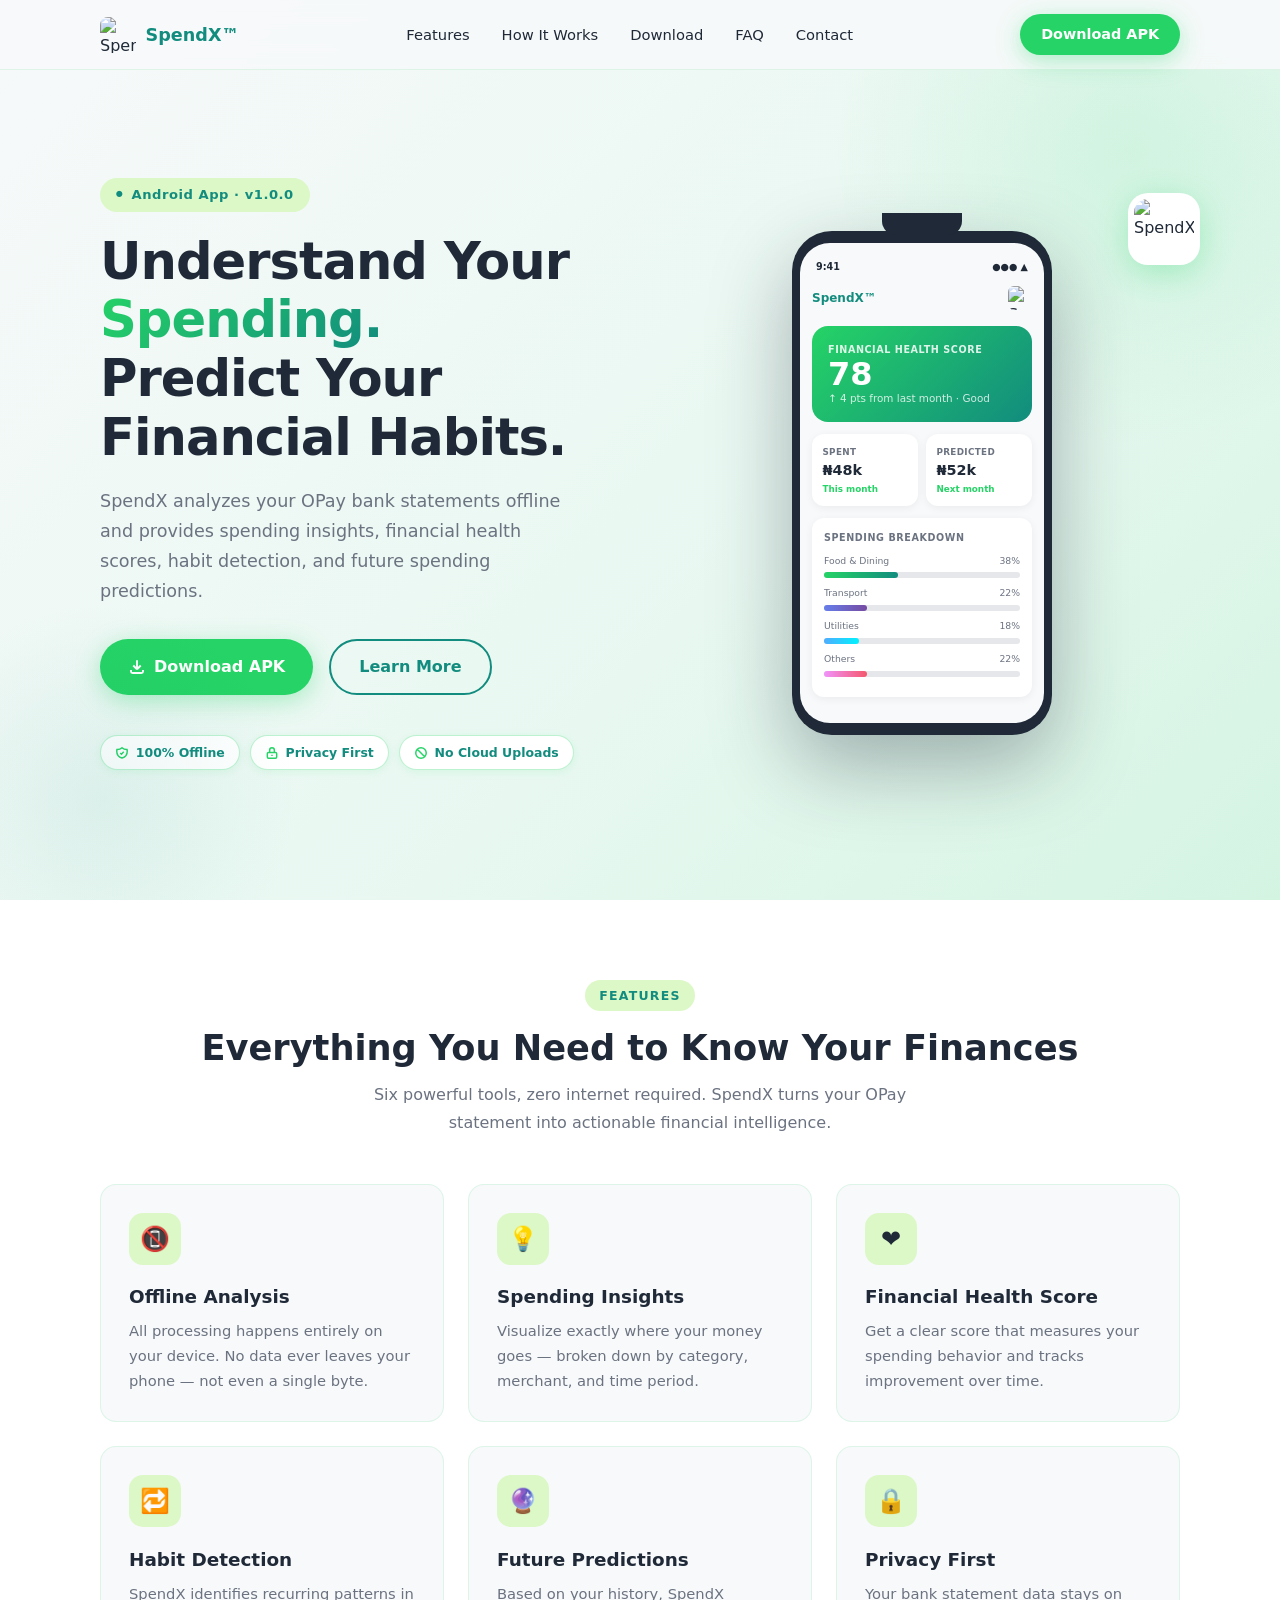
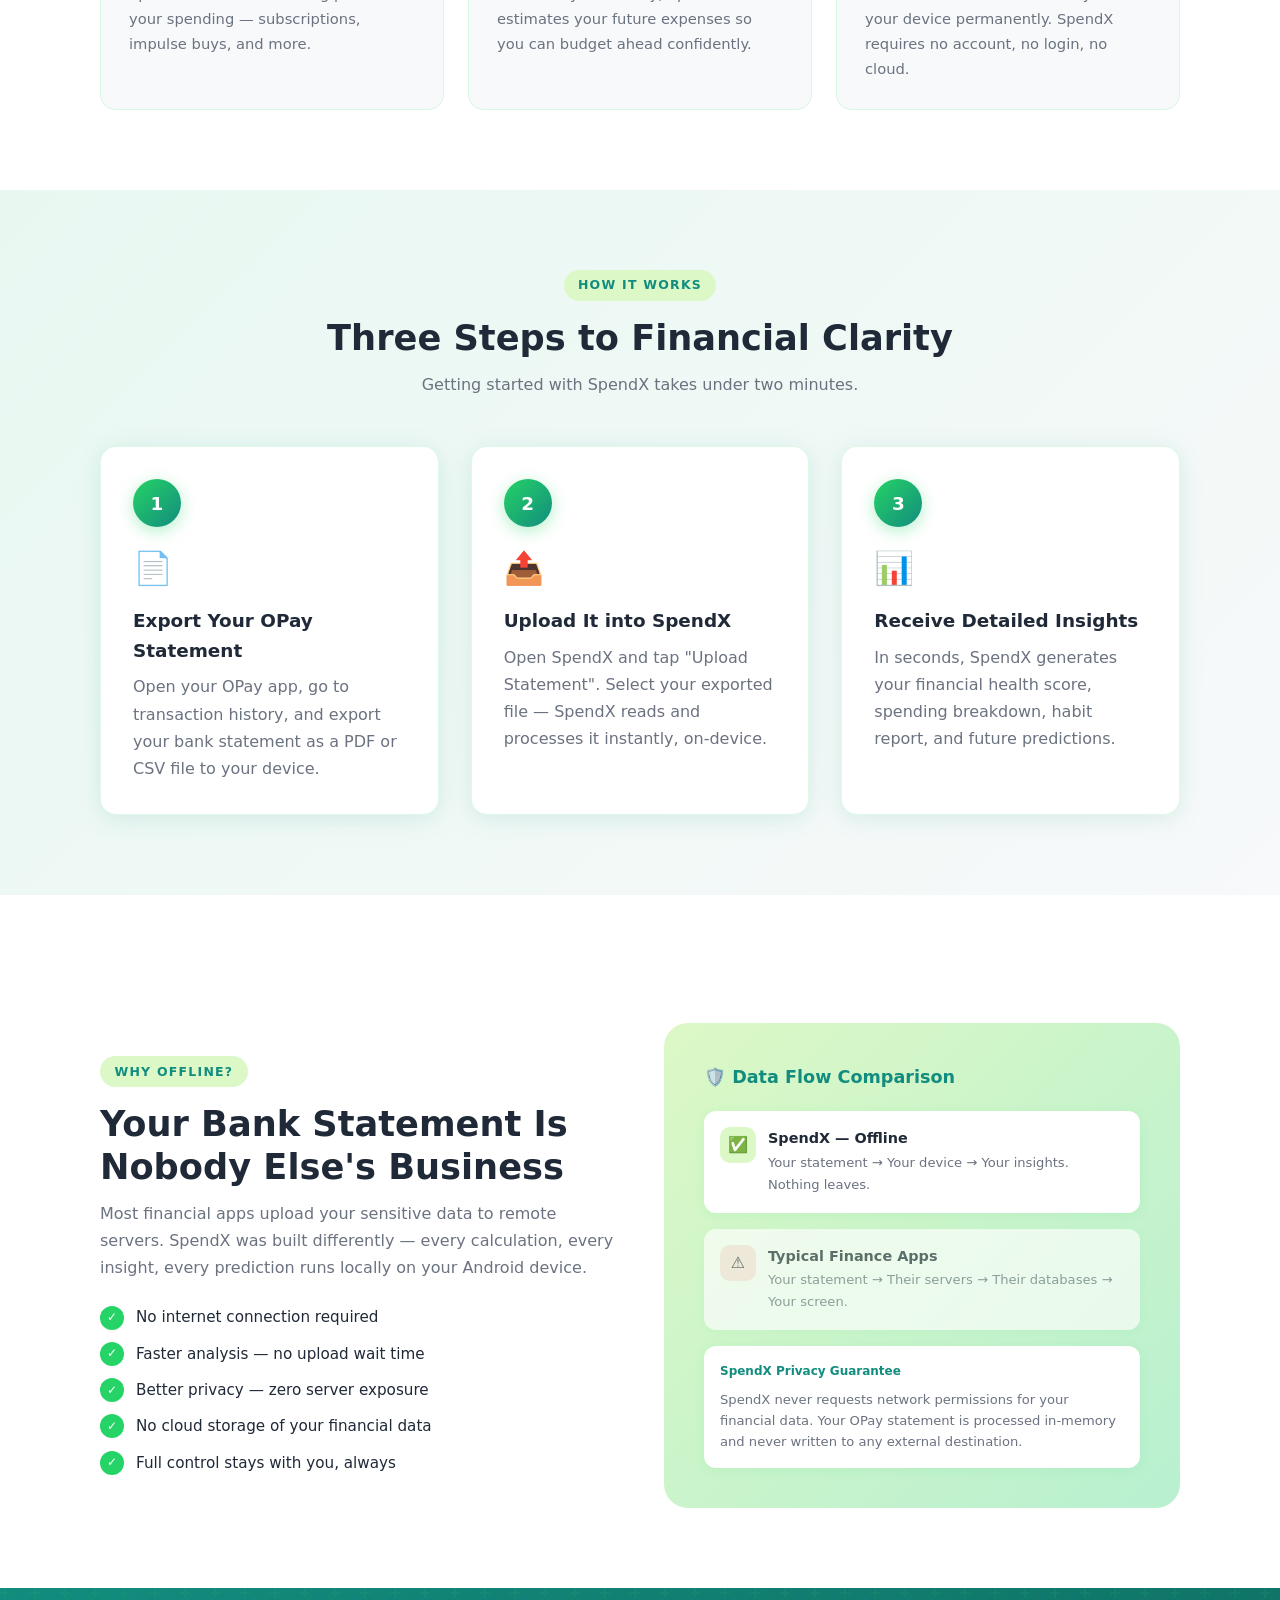
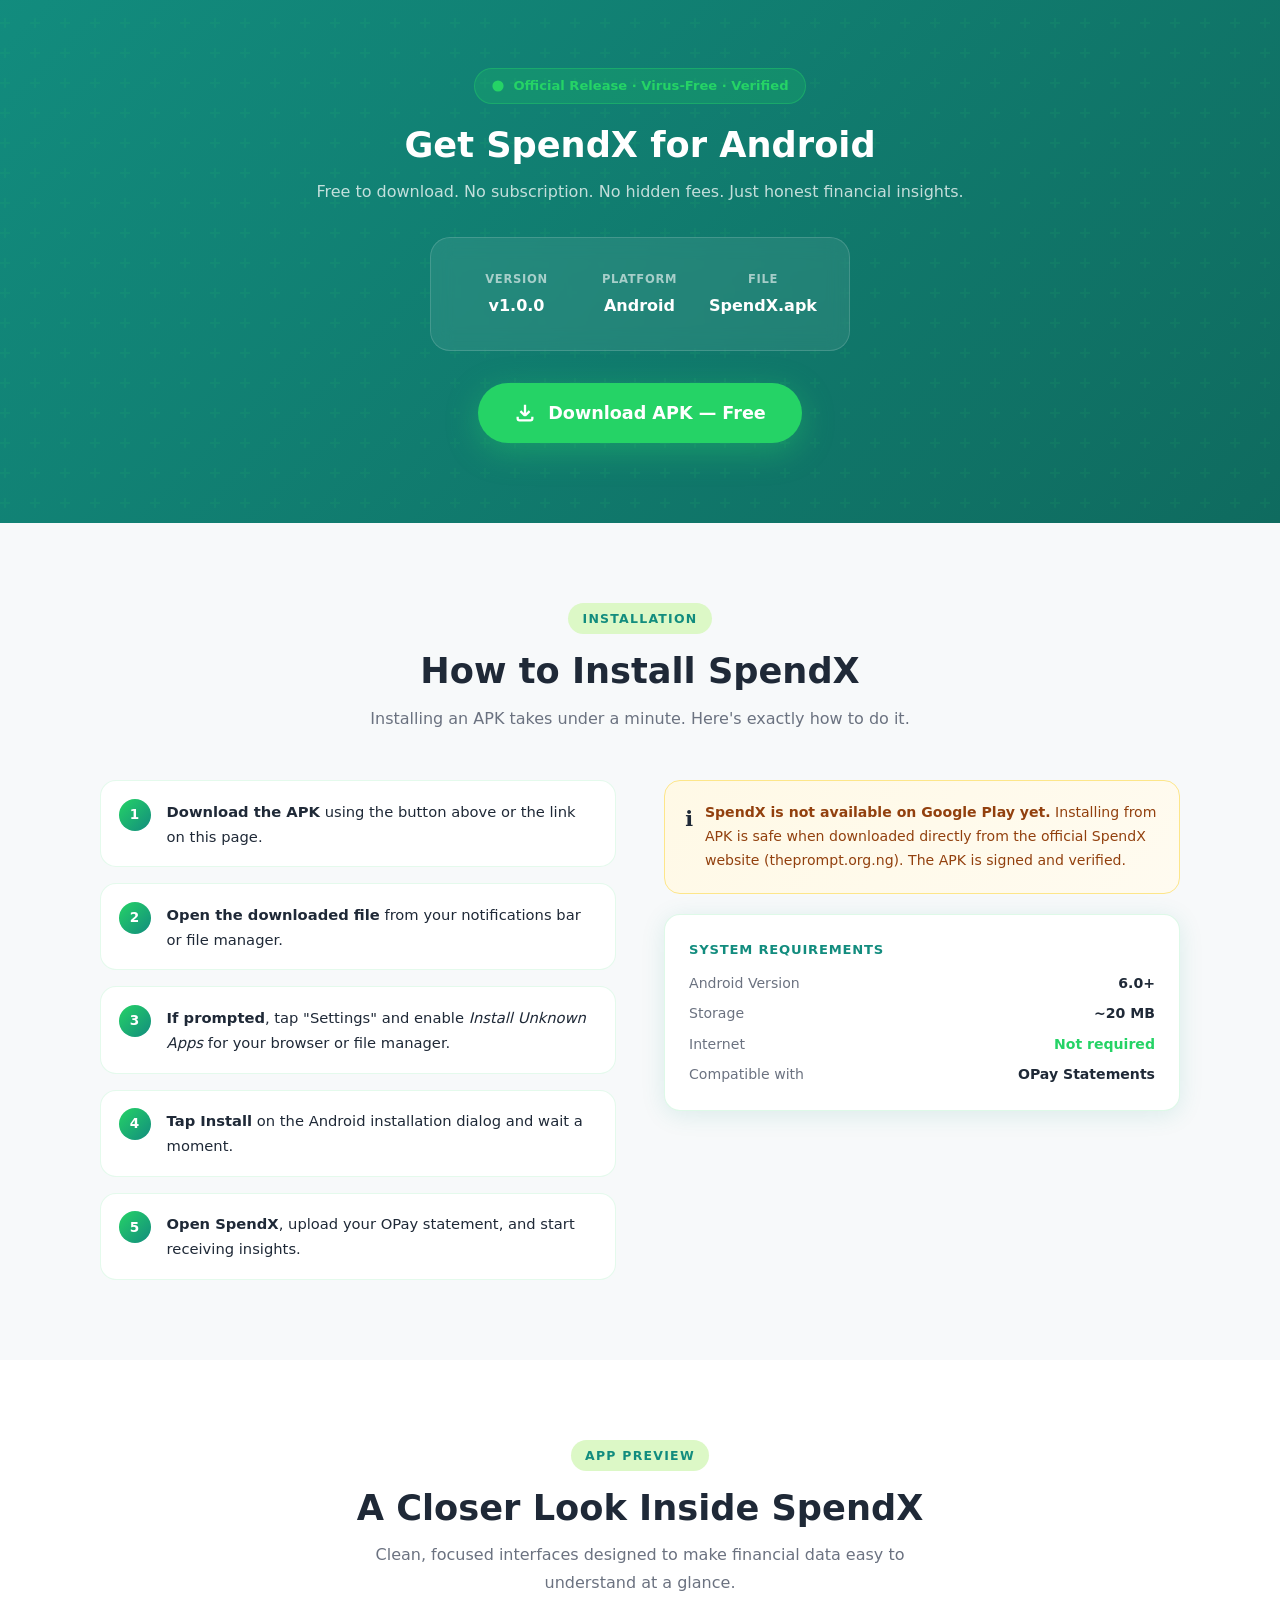
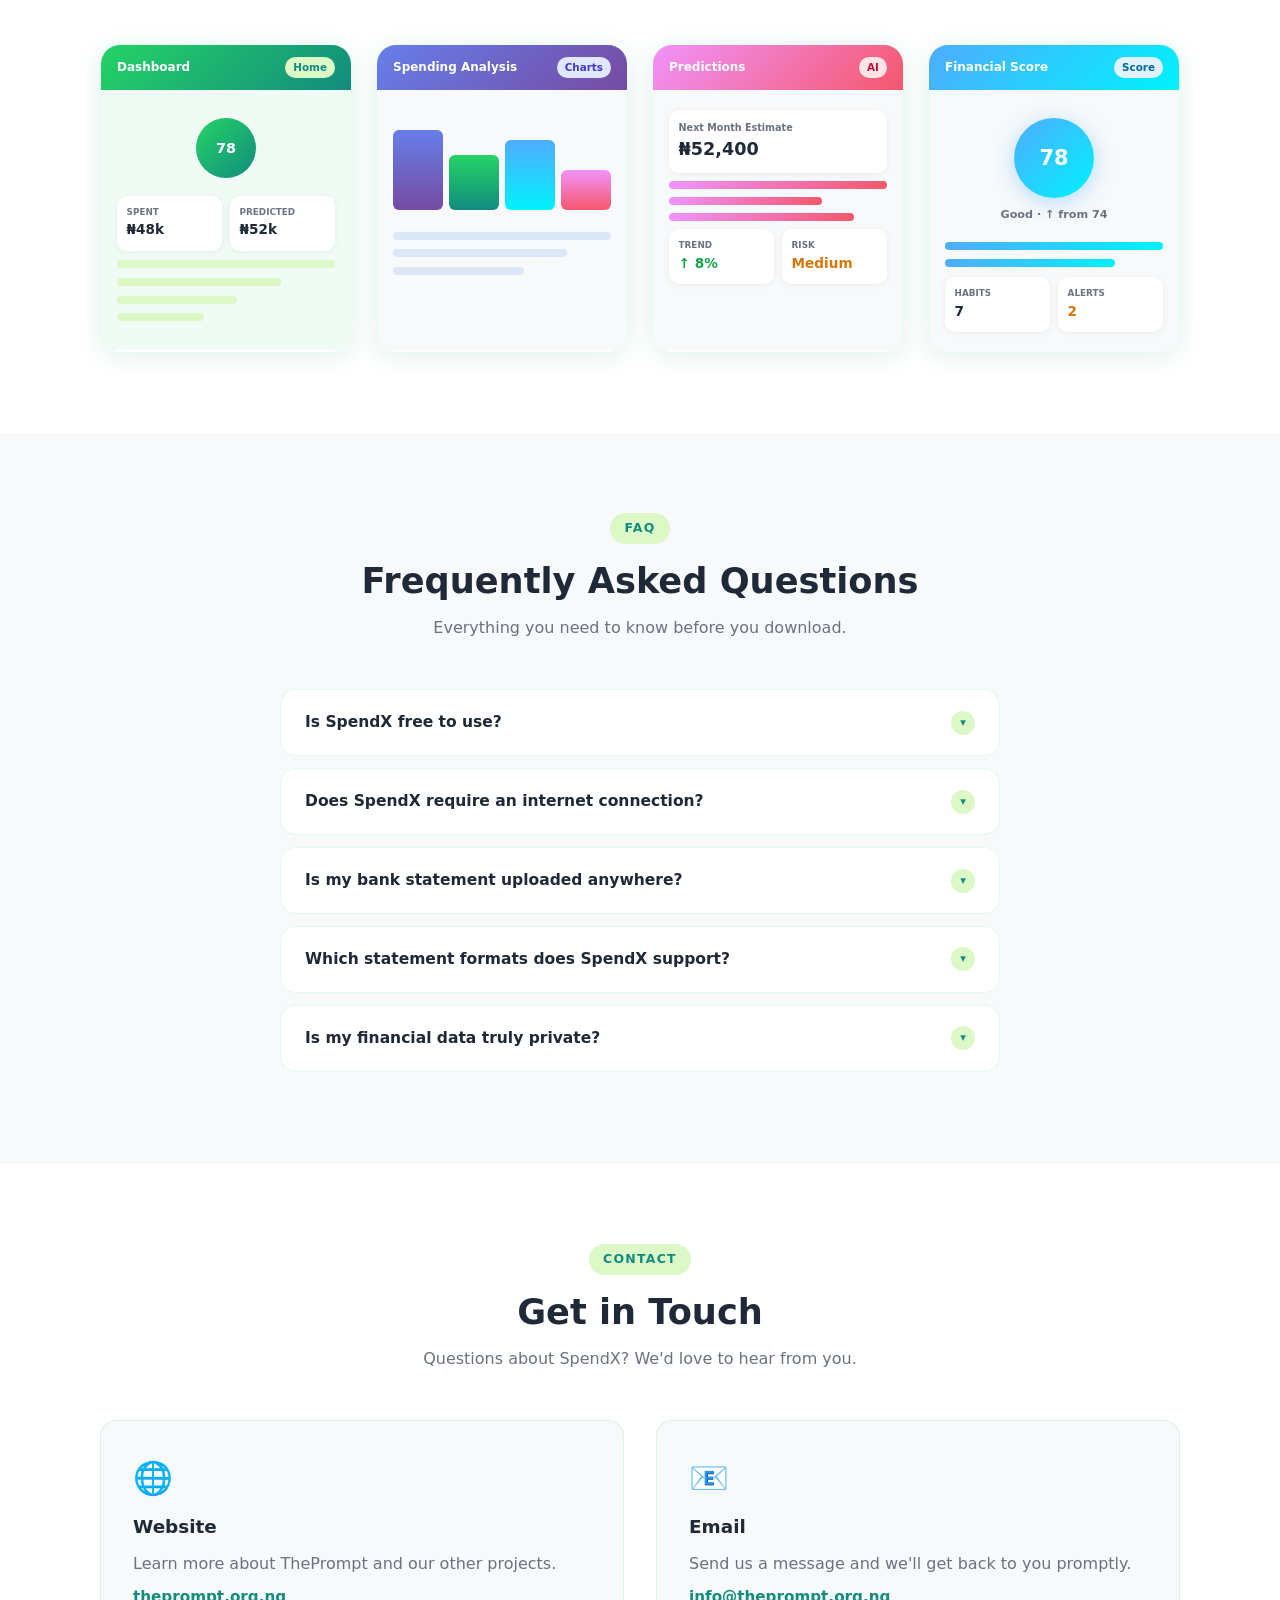
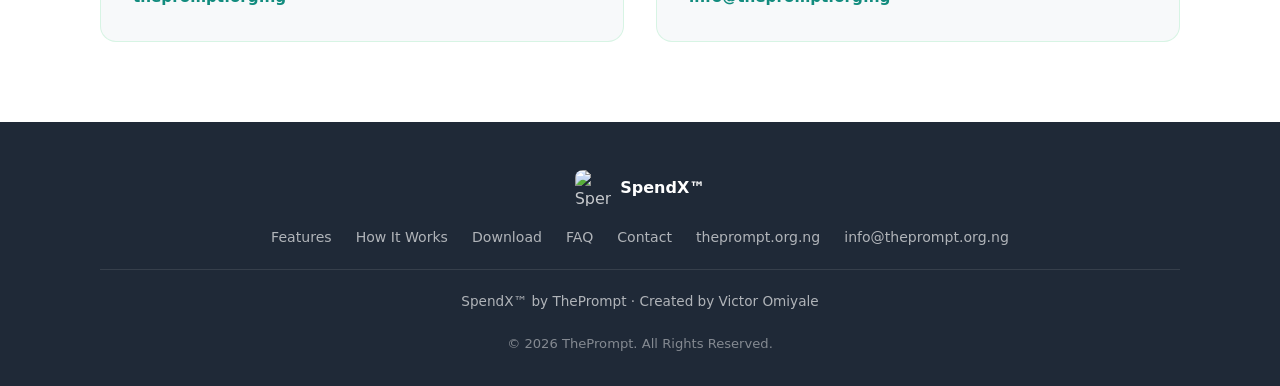
==== index.html @ 7336b3f8 "Create index.html" ====
<!DOCTYPE html>
<html lang="en">
<head>
  <meta charset="UTF-8" />
  <meta name="viewport" content="width=device-width, initial-scale=1.0" />
  <title>SpendX™ – Understand Your Spending. Predict Your Financial Habits.</title>
  <meta name="description" content="SpendX analyzes your OPay bank statements offline and provides spending insights, financial health scores, habit detection, and future spending predictions." />
  <meta name="author" content="Victor Omiyale – ThePrompt" />
  <meta name="keywords" content="SpendX, OPay, bank statement analyzer, offline finance app, spending insights, financial health, Android app, Nigeria fintech" />
  <meta name="robots" content="index, follow" />
  <!-- Open Graph -->
  <meta property="og:title" content="SpendX™ – Understand Your Spending" />
  <meta property="og:description" content="Analyze your OPay bank statements offline. Get spending insights, health scores, habit detection, and predictions – all on your device." />
  <meta property="og:type" content="website" />
  <meta property="og:url" content="https://theprompt.org.ng" />
  <meta property="og:image" content="logo.png" />
  <meta property="og:site_name" content="SpendX by ThePrompt" />
  <!-- Twitter Card -->
  <meta name="twitter:card" content="summary_large_image" />
  <meta name="twitter:title" content="SpendX™ – Understand Your Spending" />
  <meta name="twitter:description" content="Analyze your OPay bank statements offline. Privacy-first Android app." />
  <meta name="twitter:image" content="logo.png" />
  <!-- Favicon -->
  <link rel="icon" type="image/png" href="logo.png" />
  <link rel="apple-touch-icon" href="logo.png" />

  <style>
    /* ─── RESET & BASE ─────────────────────────────────── */
    *, *::before, *::after { box-sizing: border-box; margin: 0; padding: 0; }
    :root {
      --green:   #25D366;
      --dark:    #128C7E;
      --bg:      #F7F9FA;
      --text:    #1F2937;
      --accent:  #DCF8C6;
      --muted:   #6B7280;
      --white:   #FFFFFF;
      --radius:  16px;
      --shadow:  0 4px 24px rgba(18,140,126,.12);
      --shadow-lg: 0 12px 48px rgba(18,140,126,.18);
      --transition: .3s cubic-bezier(.4,0,.2,1);
    }
    html { scroll-behavior: smooth; }
    body {
      font-family: 'Segoe UI', system-ui, -apple-system, sans-serif;
      background: var(--bg);
      color: var(--text);
      line-height: 1.6;
      overflow-x: hidden;
    }
    img { max-width: 100%; display: block; }
    a { color: inherit; text-decoration: none; }
    button, .btn { cursor: pointer; font-family: inherit; border: none; outline: none; }

    /* ─── TYPOGRAPHY ──────────────────────────────────── */
    h1 { font-size: clamp(2rem, 5vw, 3.2rem); font-weight: 800; line-height: 1.15; letter-spacing: -.02em; }
    h2 { font-size: clamp(1.5rem, 3.5vw, 2.2rem); font-weight: 700; line-height: 1.2; }
    h3 { font-size: 1.15rem; font-weight: 700; }
    p  { font-size: 1rem; color: var(--muted); line-height: 1.7; }

    /* ─── BUTTONS ─────────────────────────────────────── */
    .btn {
      display: inline-flex; align-items: center; gap: .5rem;
      padding: .85rem 1.75rem; border-radius: 50px;
      font-size: 1rem; font-weight: 600;
      transition: transform var(--transition), box-shadow var(--transition), background var(--transition);
    }
    .btn:hover { transform: translateY(-2px); }
    .btn-primary {
      background: var(--green); color: var(--white);
      box-shadow: 0 6px 24px rgba(37,211,102,.35);
    }
    .btn-primary:hover { background: #1DB954; box-shadow: 0 8px 32px rgba(37,211,102,.45); }
    .btn-outline {
      background: transparent; color: var(--dark);
      border: 2px solid var(--dark);
    }
    .btn-outline:hover { background: var(--accent); }

    /* ─── LAYOUT HELPERS ──────────────────────────────── */
    .container { max-width: 1120px; margin: 0 auto; padding: 0 1.25rem; }
    .section { padding: 5rem 0; }
    .section-label {
      display: inline-block; background: var(--accent);
      color: var(--dark); font-size: .78rem; font-weight: 700;
      letter-spacing: .1em; text-transform: uppercase;
      padding: .35rem .9rem; border-radius: 50px; margin-bottom: 1rem;
    }
    .section-title { color: var(--text); margin-bottom: .75rem; }
    .section-sub { max-width: 560px; }
    .text-center { text-align: center; }
    .text-center .section-sub { margin: 0 auto; }

    /* ─── SCROLL REVEAL ───────────────────────────────── */
    .reveal { opacity: 0; transform: translateY(30px); transition: opacity .6s ease, transform .6s ease; }
    .reveal.visible { opacity: 1; transform: none; }
    .reveal-delay-1 { transition-delay: .1s; }
    .reveal-delay-2 { transition-delay: .2s; }
    .reveal-delay-3 { transition-delay: .3s; }
    .reveal-delay-4 { transition-delay: .4s; }
    .reveal-delay-5 { transition-delay: .5s; }
    @media (prefers-reduced-motion: reduce) {
      .reveal { opacity: 1; transform: none; }
    }

    /* ─── NAV ─────────────────────────────────────────── */
    nav {
      position: fixed; top: 0; left: 0; right: 0; z-index: 900;
      background: rgba(247,249,250,.92); backdrop-filter: blur(12px);
      -webkit-backdrop-filter: blur(12px);
      border-bottom: 1px solid rgba(37,211,102,.12);
      transition: box-shadow .3s;
    }
    nav.scrolled { box-shadow: 0 2px 20px rgba(0,0,0,.08); }
    .nav-inner {
      display: flex; align-items: center; justify-content: space-between;
      max-width: 1120px; margin: 0 auto; padding: .9rem 1.25rem;
    }
    .nav-logo { display: flex; align-items: center; gap: .6rem; }
    .nav-logo img { width: 36px; height: 36px; border-radius: 8px; object-fit: cover; }
    .nav-logo span { font-weight: 800; font-size: 1.1rem; color: var(--dark); }
    .nav-links { display: flex; align-items: center; gap: 2rem; list-style: none; }
    .nav-links a { font-size: .92rem; font-weight: 500; color: var(--text); transition: color .2s; }
    .nav-links a:hover { color: var(--green); }
    .nav-cta { padding: .55rem 1.3rem; font-size: .9rem; }
    .hamburger {
      display: none; flex-direction: column; gap: 5px;
      background: none; border: none; cursor: pointer; padding: 4px;
    }
    .hamburger span {
      display: block; width: 24px; height: 2.5px;
      background: var(--dark); border-radius: 2px;
      transition: transform .3s, opacity .3s;
    }
    .hamburger.open span:nth-child(1) { transform: translateY(7.5px) rotate(45deg); }
    .hamburger.open span:nth-child(2) { opacity: 0; }
    .hamburger.open span:nth-child(3) { transform: translateY(-7.5px) rotate(-45deg); }
    .mobile-menu {
      display: none; flex-direction: column; gap: 0;
      background: var(--white); border-top: 1px solid rgba(37,211,102,.12);
      padding: .5rem 1.25rem 1.25rem;
    }
    .mobile-menu.open { display: flex; }
    .mobile-menu a {
      padding: .8rem 0; font-size: 1rem; font-weight: 500;
      border-bottom: 1px solid #F0F0F0; color: var(--text);
    }
    .mobile-menu a:last-child { border-bottom: none; }
    .mobile-menu .btn { margin-top: .75rem; text-align: center; justify-content: center; }
    @media (max-width: 768px) {
      .nav-links, .nav-cta { display: none; }
      .hamburger { display: flex; }
    }

    /* ─── HERO ────────────────────────────────────────── */
    .hero {
      min-height: 100vh; display: flex; align-items: center;
      padding: 7rem 0 4rem;
      background: linear-gradient(135deg, #F7F9FA 0%, #E8F8F1 60%, #D4F4E2 100%);
      position: relative; overflow: hidden;
    }
    .hero::before {
      content: ''; position: absolute;
      width: 600px; height: 600px; border-radius: 50%;
      background: radial-gradient(circle, rgba(37,211,102,.12) 0%, transparent 70%);
      top: -150px; right: -150px; pointer-events: none;
    }
    .hero::after {
      content: ''; position: absolute;
      width: 400px; height: 400px; border-radius: 50%;
      background: radial-gradient(circle, rgba(18,140,126,.08) 0%, transparent 70%);
      bottom: -100px; left: -100px; pointer-events: none;
    }
    .hero-grid {
      display: grid; grid-template-columns: 1fr 1fr;
      gap: 3rem; align-items: center;
    }
    .hero-badge {
      display: inline-flex; align-items: center; gap: .5rem;
      background: var(--accent); color: var(--dark);
      font-size: .82rem; font-weight: 700; padding: .4rem 1rem;
      border-radius: 50px; margin-bottom: 1.25rem;
      letter-spacing: .04em;
    }
    .hero-badge::before { content: '●'; font-size: .5rem; animation: pulse-dot 1.5s infinite; }
    @keyframes pulse-dot { 0%,100%{opacity:1}50%{opacity:.3} }
    .hero h1 { margin-bottom: 1.25rem; }
    .hero h1 .highlight {
      background: linear-gradient(135deg, var(--green), var(--dark));
      -webkit-background-clip: text; -webkit-text-fill-color: transparent;
      background-clip: text;
    }
    .hero p { font-size: 1.1rem; max-width: 480px; margin-bottom: 2rem; }
    .hero-buttons { display: flex; flex-wrap: wrap; gap: 1rem; margin-bottom: 2.5rem; }
    .trust-badges { display: flex; flex-wrap: wrap; gap: .6rem; }
    .trust-badge {
      display: inline-flex; align-items: center; gap: .4rem;
      background: var(--white); border: 1px solid rgba(37,211,102,.3);
      padding: .4rem .9rem; border-radius: 50px;
      font-size: .78rem; font-weight: 600; color: var(--dark);
      box-shadow: 0 2px 8px rgba(37,211,102,.1);
    }
    .trust-badge svg { width: 14px; height: 14px; }

    /* Phone mockup */
    .hero-visual { position: relative; display: flex; justify-content: center; align-items: center; }
    .phone-mockup {
      position: relative; width: 260px; margin: 0 auto;
      animation: float 4s ease-in-out infinite;
    }
    @keyframes float { 0%,100%{transform:translateY(0)}50%{transform:translateY(-14px)} }
    .phone-frame {
      background: var(--text); border-radius: 40px;
      padding: 12px 8px; box-shadow: 0 30px 80px rgba(31,41,55,.35);
      position: relative;
    }
    .phone-notch {
      width: 80px; height: 22px; background: var(--text);
      border-radius: 0 0 14px 14px; margin: 0 auto -4px;
      position: relative; z-index: 2;
    }
    .phone-screen {
      background: var(--bg); border-radius: 30px;
      overflow: hidden; min-height: 480px;
      padding: 1rem .75rem;
    }
    .phone-statusbar {
      display: flex; justify-content: space-between;
      font-size: .6rem; font-weight: 700; color: var(--text);
      margin-bottom: .75rem; padding: 0 .25rem;
    }
    .phone-app-header {
      display: flex; align-items: center; justify-content: space-between;
      margin-bottom: 1rem;
    }
    .phone-app-header span { font-size: .75rem; font-weight: 800; color: var(--dark); }
    .phone-score-card {
      background: linear-gradient(135deg, var(--green), var(--dark));
      border-radius: 16px; padding: 1rem; margin-bottom: .75rem; color: var(--white);
    }
    .phone-score-card .label { font-size: .6rem; opacity: .85; font-weight: 600; letter-spacing: .06em; text-transform: uppercase; }
    .phone-score-card .score { font-size: 2rem; font-weight: 900; line-height: 1; }
    .phone-score-card .sub { font-size: .65rem; opacity: .8; }
    .phone-mini-cards { display: grid; grid-template-columns: 1fr 1fr; gap: .5rem; margin-bottom: .75rem; }
    .phone-mini-card {
      background: var(--white); border-radius: 12px; padding: .65rem;
      box-shadow: 0 2px 8px rgba(0,0,0,.06);
    }
    .phone-mini-card .mc-label { font-size: .55rem; color: var(--muted); font-weight: 600; text-transform: uppercase; letter-spacing: .04em; }
    .phone-mini-card .mc-value { font-size: .9rem; font-weight: 800; color: var(--text); }
    .phone-mini-card .mc-sub { font-size: .55rem; color: var(--green); font-weight: 600; }
    .phone-bar-row { margin-bottom: .5rem; }
    .phone-bar-label { display: flex; justify-content: space-between; font-size: .58rem; color: var(--muted); margin-bottom: .25rem; }
    .phone-bar-track { background: #E5E7EB; border-radius: 99px; height: 6px; }
    .phone-bar-fill { height: 100%; border-radius: 99px; background: linear-gradient(90deg, var(--green), var(--dark)); }

    .hero-logo {
      position: absolute; top: -20px; right: -20px;
      width: 72px; height: 72px; border-radius: 20px;
      box-shadow: 0 8px 32px rgba(37,211,102,.3);
      background: var(--white); padding: 6px;
      animation: float 4s ease-in-out infinite .5s;
    }

    @media (max-width: 768px) {
      .hero-grid { grid-template-columns: 1fr; text-align: center; }
      .hero p, .hero .trust-badges, .hero-buttons { justify-content: center; }
      .hero p { max-width: 100%; }
      .hero-visual { margin-top: 2rem; }
      .phone-mockup { width: 220px; }
      .phone-screen { min-height: 400px; }
      .hero-logo { display: none; }
    }

    /* ─── FEATURES ────────────────────────────────────── */
    .features { background: var(--white); }
    .features-grid {
      display: grid;
      grid-template-columns: repeat(auto-fill, minmax(300px, 1fr));
      gap: 1.5rem; margin-top: 3rem;
    }
    .feature-card {
      background: var(--bg); border-radius: var(--radius);
      padding: 1.75rem; border: 1px solid rgba(37,211,102,.12);
      transition: transform var(--transition), box-shadow var(--transition), border-color var(--transition);
    }
    .feature-card:hover {
      transform: translateY(-4px);
      box-shadow: var(--shadow);
      border-color: rgba(37,211,102,.3);
    }
    .feature-icon {
      width: 52px; height: 52px; border-radius: 14px;
      background: var(--accent); display: flex; align-items: center; justify-content: center;
      margin-bottom: 1.1rem; font-size: 1.5rem;
    }
    .feature-card h3 { margin-bottom: .4rem; color: var(--text); }
    .feature-card p { font-size: .92rem; }

    /* ─── HOW IT WORKS ────────────────────────────────── */
    .hiw { background: linear-gradient(135deg, #E8F8F1 0%, var(--bg) 100%); }
    .hiw-steps {
      display: grid; grid-template-columns: repeat(auto-fill, minmax(280px, 1fr));
      gap: 2rem; margin-top: 3rem; position: relative;
    }
    .hiw-step {
      background: var(--white); border-radius: var(--radius);
      padding: 2rem; position: relative; border: 1px solid rgba(37,211,102,.15);
      box-shadow: var(--shadow);
    }
    .hiw-step-num {
      width: 48px; height: 48px; border-radius: 50%;
      background: linear-gradient(135deg, var(--green), var(--dark));
      color: var(--white); font-weight: 900; font-size: 1.15rem;
      display: flex; align-items: center; justify-content: center;
      margin-bottom: 1rem; box-shadow: 0 4px 16px rgba(37,211,102,.35);
    }
    .hiw-icon { font-size: 2rem; margin-bottom: .75rem; }
    .hiw-step h3 { margin-bottom: .5rem; }
    .hiw-connector {
      display: none;
    }
    @media (min-width: 900px) {
      .hiw-steps { grid-template-columns: repeat(3, 1fr); }
    }

    /* ─── WHY OFFLINE ─────────────────────────────────── */
    .why-offline { background: var(--white); }
    .why-grid { display: grid; grid-template-columns: 1fr 1fr; gap: 3rem; align-items: center; margin-top: 3rem; }
    .why-visual {
      background: linear-gradient(135deg, var(--accent), #B8F0D0);
      border-radius: 24px; padding: 2.5rem;
      display: flex; flex-direction: column; gap: 1rem;
    }
    .why-visual-title { font-weight: 800; font-size: 1.1rem; color: var(--dark); margin-bottom: .25rem; }
    .why-item {
      display: flex; align-items: flex-start; gap: .75rem;
      background: var(--white); border-radius: 12px;
      padding: 1rem; box-shadow: 0 2px 12px rgba(37,211,102,.1);
    }
    .why-item-icon {
      width: 36px; height: 36px; border-radius: 10px;
      background: var(--accent); display: flex; align-items: center; justify-content: center;
      font-size: 1rem; flex-shrink: 0;
    }
    .why-item-text h4 { font-size: .9rem; font-weight: 700; color: var(--text); }
    .why-item-text p { font-size: .82rem; margin-top: .1rem; }
    .why-benefits { display: flex; flex-direction: column; gap: .75rem; margin-top: 1.5rem; }
    .why-benefit {
      display: flex; align-items: center; gap: .75rem;
      font-size: .95rem; font-weight: 500; color: var(--text);
    }
    .why-benefit::before {
      content: '✓'; width: 24px; height: 24px; border-radius: 50%;
      background: var(--green); color: var(--white);
      display: flex; align-items: center; justify-content: center;
      font-size: .75rem; font-weight: 900; flex-shrink: 0;
    }
    @media (max-width: 768px) { .why-grid { grid-template-columns: 1fr; } }

    /* ─── DOWNLOAD ────────────────────────────────────── */
    .download-section {
      background: linear-gradient(135deg, var(--dark) 0%, #0F6B5F 100%);
      position: relative; overflow: hidden;
    }
    .download-section::before {
      content: ''; position: absolute; inset: 0;
      background: url("data:image/svg+xml,%3Csvg width='60' height='60' viewBox='0 0 60 60' xmlns='http://www.w3.org/2000/svg'%3E%3Cg fill='none' fill-rule='evenodd'%3E%3Cg fill='%2325D366' fill-opacity='0.08'%3E%3Cpath d='M36 34v-4h-2v4h-4v2h4v4h2v-4h4v-2h-4zm0-30V0h-2v4h-4v2h4v4h2V6h4V4h-4zM6 34v-4H4v4H0v2h4v4h2v-4h4v-2H6zM6 4V0H4v4H0v2h4v4h2V6h4V4H6z'/%3E%3C/g%3E%3C/g%3E%3C/svg%3E");
      pointer-events: none;
    }
    .download-inner { position: relative; z-index: 1; text-align: center; }
    .download-badge {
      display: inline-flex; align-items: center; gap: .5rem;
      background: rgba(37,211,102,.2); border: 1px solid rgba(37,211,102,.4);
      color: var(--green); font-size: .82rem; font-weight: 700;
      padding: .4rem 1rem; border-radius: 50px; margin-bottom: 1.25rem;
    }
    .download-section h2 { color: var(--white); margin-bottom: .75rem; }
    .download-section p { color: rgba(255,255,255,.75); margin-bottom: 2rem; }
    .download-card {
      background: rgba(255,255,255,.08); backdrop-filter: blur(10px);
      border: 1px solid rgba(255,255,255,.15); border-radius: 20px;
      padding: 2rem; max-width: 420px; margin: 0 auto 2rem;
      display: grid; grid-template-columns: 1fr 1fr 1fr; gap: 1rem;
    }
    .dl-stat { text-align: center; }
    .dl-stat-label { font-size: .72rem; color: rgba(255,255,255,.6); font-weight: 600; text-transform: uppercase; letter-spacing: .06em; }
    .dl-stat-value { font-size: 1rem; font-weight: 800; color: var(--white); margin-top: .25rem; }
    .download-btn {
      display: inline-flex; align-items: center; gap: .75rem;
      background: var(--green); color: var(--white);
      padding: 1rem 2.25rem; border-radius: 50px;
      font-size: 1.1rem; font-weight: 700;
      box-shadow: 0 8px 32px rgba(37,211,102,.4);
      transition: transform var(--transition), box-shadow var(--transition), background var(--transition);
    }
    .download-btn:hover {
      transform: translateY(-3px);
      box-shadow: 0 12px 40px rgba(37,211,102,.55);
      background: #1DB954;
    }
    .download-btn svg { width: 22px; height: 22px; }

    /* ─── INSTALL GUIDE ───────────────────────────────── */
    .install { background: var(--bg); }
    .install-grid { display: grid; grid-template-columns: 1fr 1fr; gap: 3rem; align-items: start; margin-top: 3rem; }
    .install-steps { display: flex; flex-direction: column; gap: 1rem; }
    .install-step {
      display: flex; gap: 1rem; align-items: flex-start;
      background: var(--white); border-radius: var(--radius);
      padding: 1.1rem; border: 1px solid rgba(37,211,102,.12);
      transition: border-color .2s, box-shadow .2s;
    }
    .install-step:hover { border-color: var(--green); box-shadow: 0 2px 16px rgba(37,211,102,.1); }
    .install-num {
      width: 32px; height: 32px; border-radius: 50%;
      background: linear-gradient(135deg, var(--green), var(--dark));
      color: var(--white); font-weight: 900; font-size: .85rem;
      display: flex; align-items: center; justify-content: center; flex-shrink: 0;
    }
    .install-step p { font-size: .92rem; color: var(--text); margin-top: 0; }
    .install-note {
      background: linear-gradient(135deg, #FFF9E6, #FFFBF0);
      border: 1px solid #FDE68A; border-radius: var(--radius);
      padding: 1.25rem; display: flex; gap: .75rem; align-items: flex-start;
    }
    .install-note-icon { font-size: 1.3rem; flex-shrink: 0; margin-top: .1rem; }
    .install-note p { font-size: .88rem; color: #92400E; margin: 0; }
    @media (max-width: 768px) { .install-grid { grid-template-columns: 1fr; } }

    /* ─── SCREENSHOTS ─────────────────────────────────── */
    .screenshots { background: var(--white); }
    .ss-grid {
      display: grid; grid-template-columns: repeat(auto-fill, minmax(220px, 1fr));
      gap: 1.5rem; margin-top: 3rem;
    }
    .ss-card {
      border-radius: 20px; overflow: hidden;
      box-shadow: var(--shadow); border: 1px solid rgba(37,211,102,.1);
      transition: transform var(--transition), box-shadow var(--transition);
    }
    .ss-card:hover { transform: translateY(-5px) scale(1.01); box-shadow: var(--shadow-lg); }
    .ss-header {
      padding: .75rem 1rem; font-size: .75rem; font-weight: 700;
      display: flex; justify-content: space-between; align-items: center;
    }
    .ss-body { background: var(--bg); padding: 1rem; min-height: 260px; }
    /* Dashboard mock */
    .ss-dashboard .ss-header { background: linear-gradient(135deg, var(--green), var(--dark)); color: white; }
    .ss-dashboard .ss-body { background: #F0FBF5; }
    /* Analysis mock */
    .ss-analysis .ss-header { background: linear-gradient(135deg, #667EEA, #764BA2); color: white; }
    /* Predictions mock */
    .ss-predictions .ss-header { background: linear-gradient(135deg, #F093FB, #F5576C); color: white; }
    /* Score mock */
    .ss-score .ss-header { background: linear-gradient(135deg, #4FACFE, #00F2FE); color: white; }

    .ss-placeholder {
      display: flex; flex-direction: column; gap: .6rem; padding: .25rem 0;
    }
    .ss-bar { height: 8px; border-radius: 4px; background: var(--accent); }
    .ss-bar-alt { height: 8px; border-radius: 4px; background: #DCE8F8; }
    .ss-circle {
      width: 60px; height: 60px; border-radius: 50%;
      background: linear-gradient(135deg, var(--green), var(--dark));
      margin: .5rem auto; display: flex; align-items: center; justify-content: center;
      color: white; font-weight: 900; font-size: .9rem;
    }
    .ss-mini-grid { display: grid; grid-template-columns: 1fr 1fr; gap: .5rem; }
    .ss-mini-item {
      background: white; border-radius: 10px; padding: .6rem;
      box-shadow: 0 1px 6px rgba(0,0,0,.06);
    }
    .ss-mini-item .smi-label { font-size: .55rem; color: var(--muted); font-weight: 600; text-transform: uppercase; }
    .ss-mini-item .smi-val { font-size: .85rem; font-weight: 800; color: var(--text); }
    .ss-tag { font-size: .65rem; background: var(--accent); color: var(--dark); padding: .15rem .5rem; border-radius: 99px; font-weight: 700; }

    /* ─── FAQ ─────────────────────────────────────────── */
    .faq { background: var(--bg); }
    .faq-list { max-width: 720px; margin: 3rem auto 0; }
    .faq-item {
      border-radius: var(--radius); margin-bottom: .75rem;
      background: var(--white); border: 1px solid rgba(37,211,102,.12);
      overflow: hidden; transition: border-color .2s;
    }
    .faq-item.open { border-color: var(--green); }
    .faq-q {
      display: flex; justify-content: space-between; align-items: center;
      padding: 1.25rem 1.5rem; cursor: pointer;
      font-weight: 600; font-size: .97rem; color: var(--text);
      user-select: none;
    }
    .faq-q:hover { color: var(--dark); }
    .faq-chevron {
      width: 24px; height: 24px; border-radius: 50%;
      background: var(--accent); display: flex; align-items: center; justify-content: center;
      transition: transform .3s; flex-shrink: 0;
      font-size: .7rem; color: var(--dark);
    }
    .faq-item.open .faq-chevron { transform: rotate(180deg); background: var(--green); color: white; }
    .faq-a {
      max-height: 0; overflow: hidden;
      transition: max-height .35s ease, padding .35s;
      padding: 0 1.5rem;
    }
    .faq-a-inner { padding-bottom: 1.25rem; font-size: .93rem; color: var(--muted); }
    .faq-item.open .faq-a { max-height: 200px; }

    /* ─── CONTACT ─────────────────────────────────────── */
    .contact { background: var(--white); }
    .contact-grid { display: grid; grid-template-columns: 1fr 1fr; gap: 2rem; margin-top: 3rem; }
    .contact-card {
      background: var(--bg); border-radius: var(--radius);
      padding: 2rem; border: 1px solid rgba(37,211,102,.15);
      display: flex; flex-direction: column; align-items: flex-start; gap: .5rem;
      transition: box-shadow var(--transition), border-color var(--transition);
    }
    .contact-card:hover { box-shadow: var(--shadow); border-color: var(--green); }
    .contact-icon { font-size: 2rem; }
    .contact-card h3 { color: var(--text); }
    .contact-card a { color: var(--dark); font-weight: 600; font-size: .95rem; }
    .contact-card a:hover { color: var(--green); text-decoration: underline; }
    @media (max-width: 600px) { .contact-grid { grid-template-columns: 1fr; } }

    /* ─── FOOTER ──────────────────────────────────────── */
    footer {
      background: var(--text); color: rgba(255,255,255,.75);
      padding: 3rem 0 2rem;
    }
    .footer-inner {
      display: flex; flex-direction: column; align-items: center;
      gap: 1.25rem; text-align: center;
    }
    .footer-logo { display: flex; align-items: center; gap: .6rem; }
    .footer-logo img { width: 36px; height: 36px; border-radius: 8px; }
    .footer-logo span { font-weight: 800; font-size: 1rem; color: var(--white); }
    .footer-links { display: flex; flex-wrap: wrap; justify-content: center; gap: .5rem 1.5rem; }
    .footer-links a { font-size: .88rem; color: rgba(255,255,255,.65); transition: color .2s; }
    .footer-links a:hover { color: var(--green); }
    .footer-divider { width: 100%; height: 1px; background: rgba(255,255,255,.1); }
    .footer-bottom { font-size: .82rem; color: rgba(255,255,255,.45); }

    /* ─── FLOATING DOWNLOAD BUTTON (MOBILE) ───────────── */
    .fab {
      display: none; position: fixed; bottom: 1.5rem; right: 1.25rem; z-index: 800;
      align-items: center; gap: .55rem;
      background: var(--green); color: var(--white);
      padding: .85rem 1.5rem; border-radius: 50px;
      font-size: .92rem; font-weight: 700;
      box-shadow: 0 6px 24px rgba(37,211,102,.5);
      animation: fab-bounce 2s ease-in-out infinite;
    }
    @keyframes fab-bounce { 0%,100%{transform:translateY(0)}50%{transform:translateY(-4px)} }
    .fab:hover { background: #1DB954; }
    @media (max-width: 768px) { .fab { display: flex; } }
  </style>
</head>
<body>

<!-- ░░ FLOATING DOWNLOAD (MOBILE) ░░ -->
<a class="fab" href="https://github.com/USERNAME/spendx/releases/latest/download/SpendX.apk" download>
  <svg xmlns="http://www.w3.org/2000/svg" width="18" height="18" fill="none" viewBox="0 0 24 24" stroke="currentColor" stroke-width="2.5"><path d="M4 16v2a2 2 0 002 2h12a2 2 0 002-2v-2M7 10l5 5m0 0l5-5m-5 5V3"/></svg>
  Download APK
</a>

<!-- ░░ NAV ░░ -->
<nav id="navbar">
  <div class="nav-inner">
    <a href="#" class="nav-logo">
      <img src="logo.png" alt="SpendX Logo" />
      <span>SpendX™</span>
    </a>
    <ul class="nav-links">
      <li><a href="#features">Features</a></li>
      <li><a href="#how-it-works">How It Works</a></li>
      <li><a href="#download">Download</a></li>
      <li><a href="#faq">FAQ</a></li>
      <li><a href="#contact">Contact</a></li>
    </ul>
    <a href="https://github.com/USERNAME/spendx/releases/latest/download/SpendX.apk" class="btn btn-primary nav-cta" download>Download APK</a>
    <button class="hamburger" id="hamburger" aria-label="Open menu">
      <span></span><span></span><span></span>
    </button>
  </div>
  <div class="mobile-menu" id="mobile-menu">
    <a href="#features" class="mobile-link">Features</a>
    <a href="#how-it-works" class="mobile-link">How It Works</a>
    <a href="#download" class="mobile-link">Download</a>
    <a href="#faq" class="mobile-link">FAQ</a>
    <a href="#contact" class="mobile-link">Contact</a>
    <a href="https://github.com/USERNAME/spendx/releases/latest/download/SpendX.apk" class="btn btn-primary" download>Download APK</a>
  </div>
</nav>

<!-- ░░ HERO ░░ -->
<section class="hero" id="home">
  <div class="container">
    <div class="hero-grid">
      <div class="hero-content reveal">
        <div class="hero-badge">Android App · v1.0.0</div>
        <h1>Understand Your <span class="highlight">Spending.</span><br>Predict Your Financial Habits.</h1>
        <p>SpendX analyzes your OPay bank statements offline and provides spending insights, financial health scores, habit detection, and future spending predictions.</p>
        <div class="hero-buttons">
          <a href="https://github.com/USERNAME/spendx/releases/latest/download/SpendX.apk" class="btn btn-primary" download>
            <svg xmlns="http://www.w3.org/2000/svg" width="18" height="18" fill="none" viewBox="0 0 24 24" stroke="currentColor" stroke-width="2.5"><path d="M4 16v2a2 2 0 002 2h12a2 2 0 002-2v-2M7 10l5 5m0 0l5-5m-5 5V3"/></svg>
            Download APK
          </a>
          <a href="#features" class="btn btn-outline">Learn More</a>
        </div>
        <div class="trust-badges">
          <div class="trust-badge">
            <svg xmlns="http://www.w3.org/2000/svg" fill="none" viewBox="0 0 24 24" stroke="#25D366" stroke-width="2.5"><path d="M9 12l2 2 4-4m5.618-4.016A11.955 11.955 0 0112 2.944a11.955 11.955 0 01-8.618 3.04A12.02 12.02 0 003 9c0 5.591 3.824 10.29 9 11.622 5.176-1.332 9-6.03 9-11.622 0-1.042-.133-2.052-.382-3.016z"/></svg>
            100% Offline
          </div>
          <div class="trust-badge">
            <svg xmlns="http://www.w3.org/2000/svg" fill="none" viewBox="0 0 24 24" stroke="#25D366" stroke-width="2.5"><path d="M12 15v2m-6 4h12a2 2 0 002-2v-6a2 2 0 00-2-2H6a2 2 0 00-2 2v6a2 2 0 002 2zm10-10V7a4 4 0 00-8 0v4h8z"/></svg>
            Privacy First
          </div>
          <div class="trust-badge">
            <svg xmlns="http://www.w3.org/2000/svg" fill="none" viewBox="0 0 24 24" stroke="#25D366" stroke-width="2.5"><path d="M18.364 18.364A9 9 0 005.636 5.636m12.728 12.728A9 9 0 015.636 5.636m12.728 12.728L5.636 5.636"/></svg>
            No Cloud Uploads
          </div>
        </div>
      </div>

      <div class="hero-visual reveal reveal-delay-2">
        <div class="phone-mockup">
          <div class="phone-notch"></div>
          <div class="phone-frame">
            <div class="phone-screen">
              <div class="phone-statusbar">
                <span>9:41</span>
                <span>●●● ▲</span>
              </div>
              <div class="phone-app-header">
                <span>SpendX™</span>
                <img src="logo.png" alt="SpendX" style="width:24px;height:24px;border-radius:6px;" />
              </div>
              <div class="phone-score-card">
                <div class="label">Financial Health Score</div>
                <div class="score">78</div>
                <div class="sub">↑ 4 pts from last month · Good</div>
              </div>
              <div class="phone-mini-cards">
                <div class="phone-mini-card">
                  <div class="mc-label">Spent</div>
                  <div class="mc-value">₦48k</div>
                  <div class="mc-sub">This month</div>
                </div>
                <div class="phone-mini-card">
                  <div class="mc-label">Predicted</div>
                  <div class="mc-value">₦52k</div>
                  <div class="mc-sub">Next month</div>
                </div>
              </div>
              <div style="background:#fff;border-radius:12px;padding:.75rem;box-shadow:0 2px 8px rgba(0,0,0,.06)">
                <div style="font-size:.6rem;font-weight:700;color:#6B7280;text-transform:uppercase;letter-spacing:.06em;margin-bottom:.5rem">Spending Breakdown</div>
                <div class="phone-bar-row"><div class="phone-bar-label"><span>Food & Dining</span><span>38%</span></div><div class="phone-bar-track"><div class="phone-bar-fill" style="width:38%"></div></div></div>
                <div class="phone-bar-row"><div class="phone-bar-label"><span>Transport</span><span>22%</span></div><div class="phone-bar-track"><div class="phone-bar-fill" style="width:22%;background:linear-gradient(90deg,#667EEA,#764BA2)"></div></div></div>
                <div class="phone-bar-row"><div class="phone-bar-label"><span>Utilities</span><span>18%</span></div><div class="phone-bar-track"><div class="phone-bar-fill" style="width:18%;background:linear-gradient(90deg,#4FACFE,#00F2FE)"></div></div></div>
                <div class="phone-bar-row"><div class="phone-bar-label"><span>Others</span><span>22%</span></div><div class="phone-bar-track"><div class="phone-bar-fill" style="width:22%;background:linear-gradient(90deg,#F093FB,#F5576C)"></div></div></div>
              </div>
            </div>
          </div>
        </div>
        <img class="hero-logo" src="logo.png" alt="SpendX" />
      </div>
    </div>
  </div>
</section>

<!-- ░░ FEATURES ░░ -->
<section class="section features" id="features">
  <div class="container">
    <div class="text-center reveal">
      <div class="section-label">Features</div>
      <h2 class="section-title">Everything You Need to Know Your Finances</h2>
      <p class="section-sub">Six powerful tools, zero internet required. SpendX turns your OPay statement into actionable financial intelligence.</p>
    </div>
    <div class="features-grid">
      <div class="feature-card reveal reveal-delay-1">
        <div class="feature-icon">📵</div>
        <h3>Offline Analysis</h3>
        <p>All processing happens entirely on your device. No data ever leaves your phone — not even a single byte.</p>
      </div>
      <div class="feature-card reveal reveal-delay-2">
        <div class="feature-icon">💡</div>
        <h3>Spending Insights</h3>
        <p>Visualize exactly where your money goes — broken down by category, merchant, and time period.</p>
      </div>
      <div class="feature-card reveal reveal-delay-3">
        <div class="feature-icon">❤️</div>
        <h3>Financial Health Score</h3>
        <p>Get a clear score that measures your spending behavior and tracks improvement over time.</p>
      </div>
      <div class="feature-card reveal reveal-delay-1">
        <div class="feature-icon">🔁</div>
        <h3>Habit Detection</h3>
        <p>SpendX identifies recurring patterns in your spending — subscriptions, impulse buys, and more.</p>
      </div>
      <div class="feature-card reveal reveal-delay-2">
        <div class="feature-icon">🔮</div>
        <h3>Future Predictions</h3>
        <p>Based on your history, SpendX estimates your future expenses so you can budget ahead confidently.</p>
      </div>
      <div class="feature-card reveal reveal-delay-3">
        <div class="feature-icon">🔒</div>
        <h3>Privacy First</h3>
        <p>Your bank statement data stays on your device permanently. SpendX requires no account, no login, no cloud.</p>
      </div>
    </div>
  </div>
</section>

<!-- ░░ HOW IT WORKS ░░ -->
<section class="section hiw" id="how-it-works">
  <div class="container">
    <div class="text-center reveal">
      <div class="section-label">How It Works</div>
      <h2 class="section-title">Three Steps to Financial Clarity</h2>
      <p class="section-sub">Getting started with SpendX takes under two minutes.</p>
    </div>
    <div class="hiw-steps">
      <div class="hiw-step reveal reveal-delay-1">
        <div class="hiw-step-num">1</div>
        <div class="hiw-icon">📄</div>
        <h3>Export Your OPay Statement</h3>
        <p>Open your OPay app, go to transaction history, and export your bank statement as a PDF or CSV file to your device.</p>
      </div>
      <div class="hiw-step reveal reveal-delay-2">
        <div class="hiw-step-num">2</div>
        <div class="hiw-icon">📤</div>
        <h3>Upload It into SpendX</h3>
        <p>Open SpendX and tap "Upload Statement". Select your exported file — SpendX reads and processes it instantly, on-device.</p>
      </div>
      <div class="hiw-step reveal reveal-delay-3">
        <div class="hiw-step-num">3</div>
        <div class="hiw-icon">📊</div>
        <h3>Receive Detailed Insights</h3>
        <p>In seconds, SpendX generates your financial health score, spending breakdown, habit report, and future predictions.</p>
      </div>
    </div>
  </div>
</section>

<!-- ░░ WHY OFFLINE ░░ -->
<section class="section why-offline" id="why-offline">
  <div class="container">
    <div class="why-grid">
      <div class="reveal">
        <div class="section-label">Why Offline?</div>
        <h2 class="section-title">Your Bank Statement Is Nobody Else's Business</h2>
        <p>Most financial apps upload your sensitive data to remote servers. SpendX was built differently — every calculation, every insight, every prediction runs locally on your Android device.</p>
        <div class="why-benefits">
          <div class="why-benefit">No internet connection required</div>
          <div class="why-benefit">Faster analysis — no upload wait time</div>
          <div class="why-benefit">Better privacy — zero server exposure</div>
          <div class="why-benefit">No cloud storage of your financial data</div>
          <div class="why-benefit">Full control stays with you, always</div>
        </div>
      </div>
      <div class="reveal reveal-delay-2">
        <div class="why-visual">
          <div class="why-visual-title">🛡️ Data Flow Comparison</div>
          <div class="why-item">
            <div class="why-item-icon">✅</div>
            <div class="why-item-text">
              <h4>SpendX — Offline</h4>
              <p>Your statement → Your device → Your insights. Nothing leaves.</p>
            </div>
          </div>
          <div class="why-item" style="opacity:.65">
            <div class="why-item-icon" style="background:#FEE2E2">⚠️</div>
            <div class="why-item-text">
              <h4>Typical Finance Apps</h4>
              <p>Your statement → Their servers → Their databases → Your screen.</p>
            </div>
          </div>
          <div style="background:white;border-radius:12px;padding:1rem;box-shadow:0 2px 12px rgba(37,211,102,.1)">
            <div style="font-size:.75rem;font-weight:700;color:var(--dark);margin-bottom:.5rem">SpendX Privacy Guarantee</div>
            <div style="font-size:.82rem;color:var(--muted)">SpendX never requests network permissions for your financial data. Your OPay statement is processed in-memory and never written to any external destination.</div>
          </div>
        </div>
      </div>
    </div>
  </div>
</section>

<!-- ░░ DOWNLOAD ░░ -->
<section class="section download-section" id="download">
  <div class="container">
    <div class="download-inner">
      <div class="download-badge reveal">
        <svg xmlns="http://www.w3.org/2000/svg" width="14" height="14" fill="currentColor" viewBox="0 0 20 20"><path d="M10 18a8 8 0 100-16 8 8 0 000 16zm3.707-9.293a1 1 0 00-1.414-1.414L9 10.586 7.707 9.293a1 1 0 00-1.414 1.414l2 2a1 1 0 001.414 0l4-4z"/></svg>
        Official Release · Virus-Free · Verified
      </div>
      <h2 class="reveal">Get SpendX for Android</h2>
      <p class="reveal">Free to download. No subscription. No hidden fees. Just honest financial insights.</p>
      <div class="download-card reveal">
        <div class="dl-stat"><div class="dl-stat-label">Version</div><div class="dl-stat-value">v1.0.0</div></div>
        <div class="dl-stat"><div class="dl-stat-label">Platform</div><div class="dl-stat-value">Android</div></div>
        <div class="dl-stat"><div class="dl-stat-label">File</div><div class="dl-stat-value">SpendX.apk</div></div>
      </div>
      <a href="https://github.com/USERNAME/spendx/releases/latest/download/SpendX.apk" class="download-btn reveal" download>
        <svg xmlns="http://www.w3.org/2000/svg" fill="none" viewBox="0 0 24 24" stroke="currentColor" stroke-width="2.5"><path d="M4 16v2a2 2 0 002 2h12a2 2 0 002-2v-2M7 10l5 5m0 0l5-5m-5 5V3"/></svg>
        Download APK — Free
      </a>
    </div>
  </div>
</section>

<!-- ░░ INSTALL GUIDE ░░ -->
<section class="section install" id="install">
  <div class="container">
    <div class="text-center reveal">
      <div class="section-label">Installation</div>
      <h2 class="section-title">How to Install SpendX</h2>
      <p class="section-sub">Installing an APK takes under a minute. Here's exactly how to do it.</p>
    </div>
    <div class="install-grid">
      <div class="install-steps">
        <div class="install-step reveal reveal-delay-1">
          <div class="install-num">1</div>
          <p><strong>Download the APK</strong> using the button above or the link on this page.</p>
        </div>
        <div class="install-step reveal reveal-delay-2">
          <div class="install-num">2</div>
          <p><strong>Open the downloaded file</strong> from your notifications bar or file manager.</p>
        </div>
        <div class="install-step reveal reveal-delay-3">
          <div class="install-num">3</div>
          <p><strong>If prompted</strong>, tap "Settings" and enable <em>Install Unknown Apps</em> for your browser or file manager.</p>
        </div>
        <div class="install-step reveal reveal-delay-4">
          <div class="install-num">4</div>
          <p><strong>Tap Install</strong> on the Android installation dialog and wait a moment.</p>
        </div>
        <div class="install-step reveal reveal-delay-5">
          <div class="install-num">5</div>
          <p><strong>Open SpendX</strong>, upload your OPay statement, and start receiving insights.</p>
        </div>
      </div>
      <div class="reveal reveal-delay-2" style="display:flex;flex-direction:column;gap:1.25rem;justify-content:center">
        <div class="install-note">
          <div class="install-note-icon">ℹ️</div>
          <p><strong>SpendX is not available on Google Play yet.</strong> Installing from APK is safe when downloaded directly from the official SpendX website (theprompt.org.ng). The APK is signed and verified.</p>
        </div>
        <div style="background:var(--white);border-radius:var(--radius);padding:1.5rem;border:1px solid rgba(37,211,102,.15);box-shadow:var(--shadow)">
          <div style="font-size:.82rem;font-weight:700;color:var(--dark);margin-bottom:.75rem;text-transform:uppercase;letter-spacing:.06em">System Requirements</div>
          <div style="display:flex;flex-direction:column;gap:.5rem">
            <div style="display:flex;justify-content:space-between;font-size:.88rem">
              <span style="color:var(--muted)">Android Version</span>
              <span style="font-weight:700;color:var(--text)">6.0+</span>
            </div>
            <div style="display:flex;justify-content:space-between;font-size:.88rem">
              <span style="color:var(--muted)">Storage</span>
              <span style="font-weight:700;color:var(--text)">~20 MB</span>
            </div>
            <div style="display:flex;justify-content:space-between;font-size:.88rem">
              <span style="color:var(--muted)">Internet</span>
              <span style="font-weight:700;color:var(--green)">Not required</span>
            </div>
            <div style="display:flex;justify-content:space-between;font-size:.88rem">
              <span style="color:var(--muted)">Compatible with</span>
              <span style="font-weight:700;color:var(--text)">OPay Statements</span>
            </div>
          </div>
        </div>
      </div>
    </div>
  </div>
</section>

<!-- ░░ SCREENSHOTS ░░ -->
<section class="section screenshots" id="screenshots">
  <div class="container">
    <div class="text-center reveal">
      <div class="section-label">App Preview</div>
      <h2 class="section-title">A Closer Look Inside SpendX</h2>
      <p class="section-sub">Clean, focused interfaces designed to make financial data easy to understand at a glance.</p>
    </div>
    <div class="ss-grid">
      <div class="ss-card ss-dashboard reveal reveal-delay-1">
        <div class="ss-header">
          <span>Dashboard</span>
          <span class="ss-tag">Home</span>
        </div>
        <div class="ss-body">
          <div class="ss-placeholder">
            <div class="ss-circle">78</div>
            <div class="ss-mini-grid">
              <div class="ss-mini-item"><div class="smi-label">Spent</div><div class="smi-val">₦48k</div></div>
              <div class="ss-mini-item"><div class="smi-label">Predicted</div><div class="smi-val">₦52k</div></div>
            </div>
            <div class="ss-bar" style="width:100%"></div>
            <div class="ss-bar" style="width:75%"></div>
            <div class="ss-bar" style="width:55%"></div>
            <div class="ss-bar" style="width:40%"></div>
          </div>
        </div>
      </div>
      <div class="ss-card ss-analysis reveal reveal-delay-2">
        <div class="ss-header">
          <span>Spending Analysis</span>
          <span class="ss-tag" style="background:#E0E7FF;color:#4338CA">Charts</span>
        </div>
        <div class="ss-body">
          <div class="ss-placeholder">
            <div style="display:grid;grid-template-columns:repeat(4,1fr);gap:.4rem;align-items:end;height:100px;margin-bottom:.75rem">
              <div style="background:linear-gradient(180deg,#667EEA,#764BA2);border-radius:6px;height:80%"></div>
              <div style="background:linear-gradient(180deg,#25D366,#128C7E);border-radius:6px;height:55%"></div>
              <div style="background:linear-gradient(180deg,#4FACFE,#00F2FE);border-radius:6px;height:70%"></div>
              <div style="background:linear-gradient(180deg,#F093FB,#F5576C);border-radius:6px;height:40%"></div>
            </div>
            <div class="ss-bar-alt" style="width:100%"></div>
            <div class="ss-bar-alt" style="width:80%"></div>
            <div class="ss-bar-alt" style="width:60%"></div>
          </div>
        </div>
      </div>
      <div class="ss-card ss-predictions reveal reveal-delay-3">
        <div class="ss-header">
          <span>Predictions</span>
          <span class="ss-tag" style="background:#FFE4E6;color:#BE123C">AI</span>
        </div>
        <div class="ss-body">
          <div class="ss-placeholder">
            <div style="display:flex;flex-direction:column;gap:.5rem">
              <div style="background:white;border-radius:10px;padding:.6rem;box-shadow:0 1px 6px rgba(0,0,0,.06)">
                <div style="font-size:.6rem;color:var(--muted);font-weight:600">Next Month Estimate</div>
                <div style="font-size:1.1rem;font-weight:900;color:var(--text)">₦52,400</div>
              </div>
              <div class="ss-bar" style="background:linear-gradient(90deg,#F093FB,#F5576C)"></div>
              <div class="ss-bar" style="background:linear-gradient(90deg,#F093FB,#F5576C);width:70%"></div>
              <div class="ss-bar" style="background:linear-gradient(90deg,#F093FB,#F5576C);width:85%"></div>
              <div class="ss-mini-grid">
                <div class="ss-mini-item"><div class="smi-label">Trend</div><div class="smi-val" style="color:#16A34A">↑ 8%</div></div>
                <div class="ss-mini-item"><div class="smi-label">Risk</div><div class="smi-val" style="color:#D97706">Medium</div></div>
              </div>
            </div>
          </div>
        </div>
      </div>
      <div class="ss-card ss-score reveal reveal-delay-4">
        <div class="ss-header">
          <span>Financial Score</span>
          <span class="ss-tag" style="background:#E0F2FE;color:#0369A1">Score</span>
        </div>
        <div class="ss-body">
          <div class="ss-placeholder">
            <div style="text-align:center;margin-bottom:.5rem">
              <div style="width:80px;height:80px;border-radius:50%;background:linear-gradient(135deg,#4FACFE,#00F2FE);margin:.5rem auto;display:flex;align-items:center;justify-content:center;color:white;font-weight:900;font-size:1.3rem;box-shadow:0 4px 20px rgba(79,172,254,.4)">78</div>
              <div style="font-size:.7rem;color:var(--muted);font-weight:600">Good · ↑ from 74</div>
            </div>
            <div class="ss-bar" style="background:linear-gradient(90deg,#4FACFE,#00F2FE)"></div>
            <div class="ss-bar" style="background:linear-gradient(90deg,#4FACFE,#00F2FE);width:78%"></div>
            <div class="ss-mini-grid">
              <div class="ss-mini-item"><div class="smi-label">Habits</div><div class="smi-val">7</div></div>
              <div class="ss-mini-item"><div class="smi-label">Alerts</div><div class="smi-val" style="color:#D97706">2</div></div>
            </div>
          </div>
        </div>
      </div>
    </div>
  </div>
</section>

<!-- ░░ FAQ ░░ -->
<section class="section faq" id="faq">
  <div class="container">
    <div class="text-center reveal">
      <div class="section-label">FAQ</div>
      <h2 class="section-title">Frequently Asked Questions</h2>
      <p class="section-sub">Everything you need to know before you download.</p>
    </div>
    <div class="faq-list reveal">
      <div class="faq-item">
        <div class="faq-q">Is SpendX free to use? <span class="faq-chevron">▾</span></div>
        <div class="faq-a"><div class="faq-a-inner">Yes, completely. SpendX is free to download and use with no subscription, no in-app purchases, and no hidden charges. All features are available from the moment you install it.</div></div>
      </div>
      <div class="faq-item">
        <div class="faq-q">Does SpendX require an internet connection? <span class="faq-chevron">▾</span></div>
        <div class="faq-a"><div class="faq-a-inner">No. SpendX works entirely offline. All analysis and predictions happen on your device. You only need internet to download the app itself — never to use it.</div></div>
      </div>
      <div class="faq-item">
        <div class="faq-q">Is my bank statement uploaded anywhere? <span class="faq-chevron">▾</span></div>
        <div class="faq-a"><div class="faq-a-inner">Absolutely not. Your statement is processed in-memory on your Android device and is never sent to any server, cloud service, or third party. SpendX has no backend that receives your data.</div></div>
      </div>
      <div class="faq-item">
        <div class="faq-q">Which statement formats does SpendX support? <span class="faq-chevron">▾</span></div>
        <div class="faq-a"><div class="faq-a-inner">SpendX currently supports OPay bank statement exports in PDF and CSV formats. Support for additional Nigerian banks is planned for future releases.</div></div>
      </div>
      <div class="faq-item">
        <div class="faq-q">Is my financial data truly private? <span class="faq-chevron">▾</span></div>
        <div class="faq-a"><div class="faq-a-inner">Yes. SpendX does not request any network permissions for data transmission. Your financial information stays on your device and is fully under your control. We believe your spending data is yours alone.</div></div>
      </div>
    </div>
  </div>
</section>

<!-- ░░ CONTACT ░░ -->
<section class="section contact" id="contact">
  <div class="container">
    <div class="text-center reveal">
      <div class="section-label">Contact</div>
      <h2 class="section-title">Get in Touch</h2>
      <p class="section-sub">Questions about SpendX? We'd love to hear from you.</p>
    </div>
    <div class="contact-grid">
      <div class="contact-card reveal reveal-delay-1">
        <div class="contact-icon">🌐</div>
        <h3>Website</h3>
        <p>Learn more about ThePrompt and our other projects.</p>
        <a href="https://theprompt.org.ng" target="_blank" rel="noopener">theprompt.org.ng</a>
      </div>
      <div class="contact-card reveal reveal-delay-2">
        <div class="contact-icon">📧</div>
        <h3>Email</h3>
        <p>Send us a message and we'll get back to you promptly.</p>
        <a href="mailto:info@theprompt.org.ng">info@theprompt.org.ng</a>
      </div>
    </div>
  </div>
</section>

<!-- ░░ FOOTER ░░ -->
<footer>
  <div class="container">
    <div class="footer-inner">
      <div class="footer-logo">
        <img src="logo.png" alt="SpendX Logo" />
        <span>SpendX™</span>
      </div>
      <div class="footer-links">
        <a href="#features">Features</a>
        <a href="#how-it-works">How It Works</a>
        <a href="#download">Download</a>
        <a href="#faq">FAQ</a>
        <a href="#contact">Contact</a>
        <a href="https://theprompt.org.ng" target="_blank" rel="noopener">theprompt.org.ng</a>
        <a href="mailto:info@theprompt.org.ng">info@theprompt.org.ng</a>
      </div>
      <div class="footer-divider"></div>
      <p style="font-size:.85rem;color:rgba(255,255,255,.65)">SpendX™ by ThePrompt · Created by Victor Omiyale</p>
      <div class="footer-bottom">© 2026 ThePrompt. All Rights Reserved.</div>
    </div>
  </div>
</footer>

<script>
  // ── Nav shadow on scroll
  const navbar = document.getElementById('navbar');
  window.addEventListener('scroll', () => {
    navbar.classList.toggle('scrolled', window.scrollY > 20);
  });

  // ── Hamburger menu
  const hamburger = document.getElementById('hamburger');
  const mobileMenu = document.getElementById('mobile-menu');
  hamburger.addEventListener('click', () => {
    const open = mobileMenu.classList.toggle('open');
    hamburger.classList.toggle('open', open);
  });
  // Close on link click
  document.querySelectorAll('.mobile-link').forEach(link => {
    link.addEventListener('click', () => {
      mobileMenu.classList.remove('open');
      hamburger.classList.remove('open');
    });
  });

  // ── Scroll reveal
  const reveals = document.querySelectorAll('.reveal');
  const observer = new IntersectionObserver((entries) => {
    entries.forEach(e => {
      if (e.isIntersecting) {
        e.target.classList.add('visible');
        observer.unobserve(e.target);
      }
    });
  }, { threshold: 0.12 });
  reveals.forEach(el => observer.observe(el));

  // ── FAQ accordion
  document.querySelectorAll('.faq-item').forEach(item => {
    item.querySelector('.faq-q').addEventListener('click', () => {
      const isOpen = item.classList.contains('open');
      document.querySelectorAll('.faq-item.open').forEach(o => o.classList.remove('open'));
      if (!isOpen) item.classList.add('open');
    });
  });

  // ── Smooth anchor scroll (support for older browsers)
  document.querySelectorAll('a[href^="#"]').forEach(a => {
    a.addEventListener('click', e => {
      const target = document.querySelector(a.getAttribute('href'));
      if (target) {
        e.preventDefault();
        target.scrollIntoView({ behavior: 'smooth', block: 'start' });
      }
    });
  });
</script>
</body>
</html>
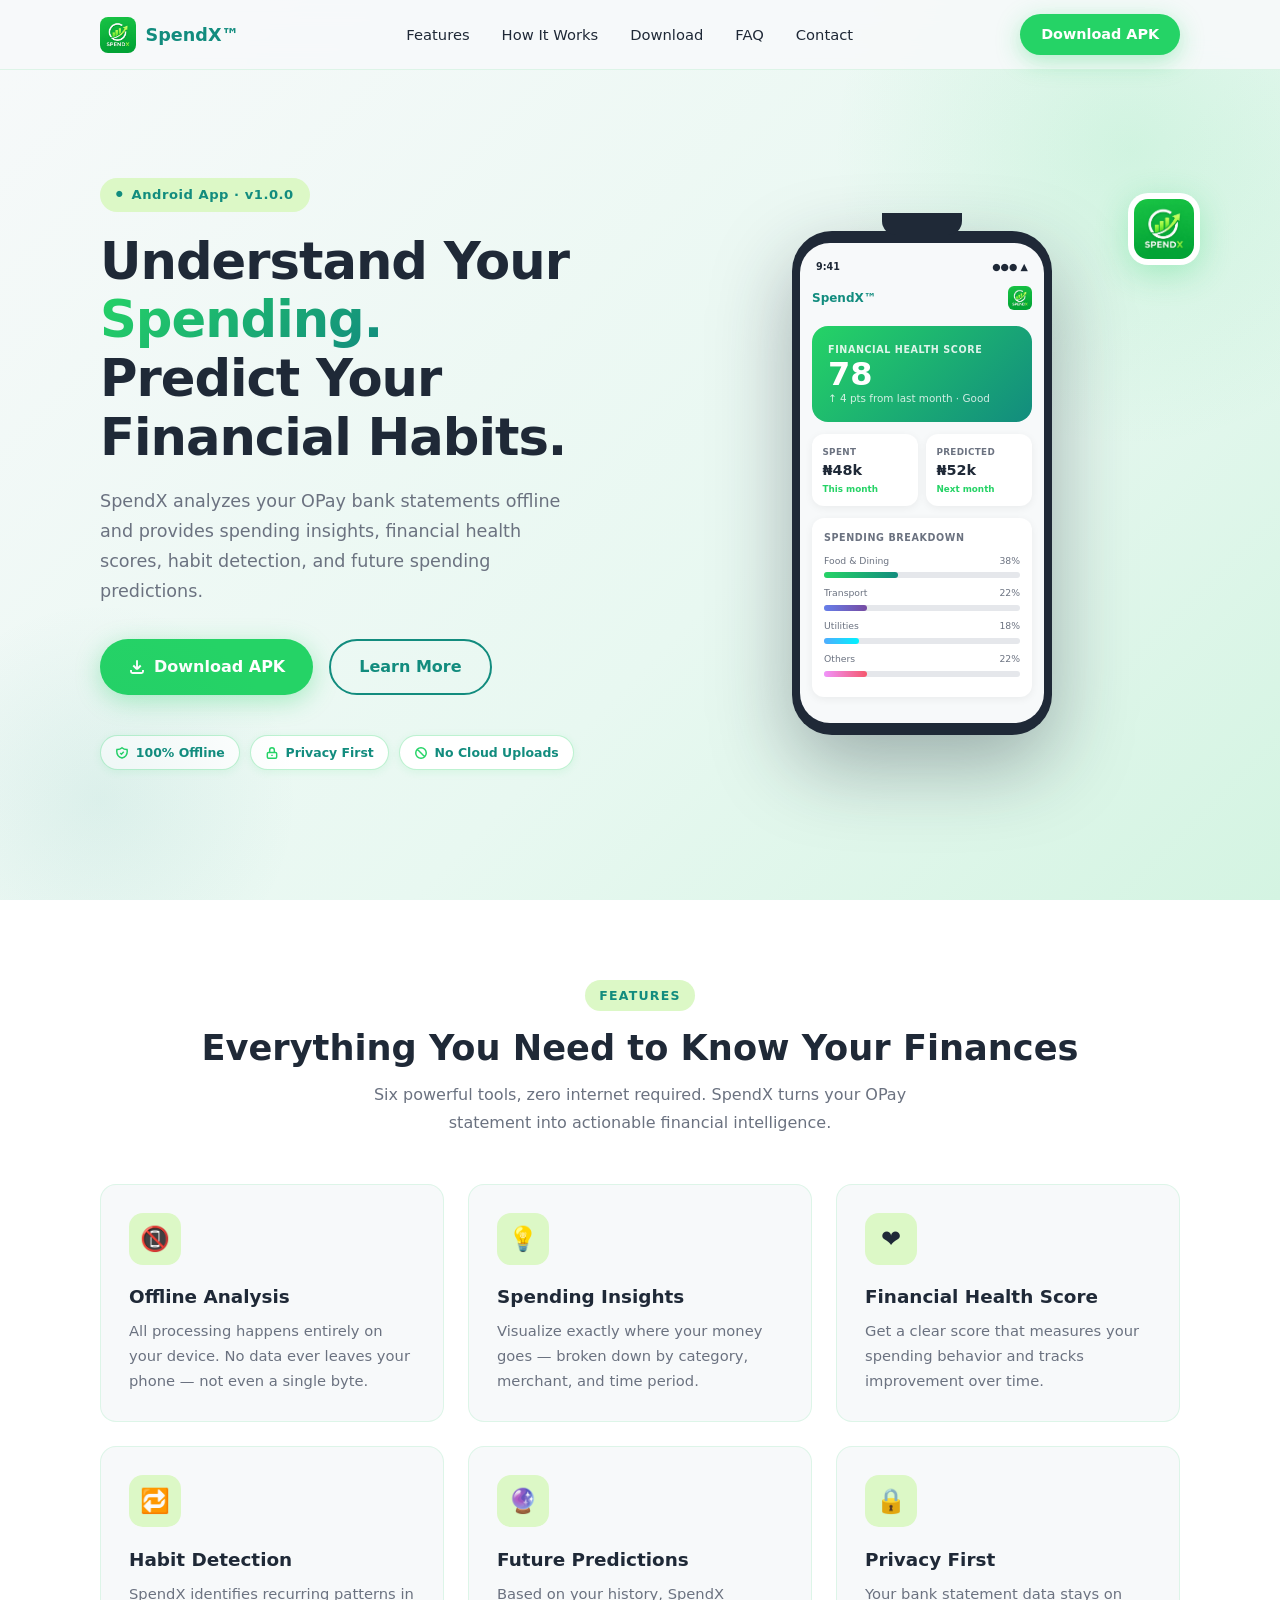
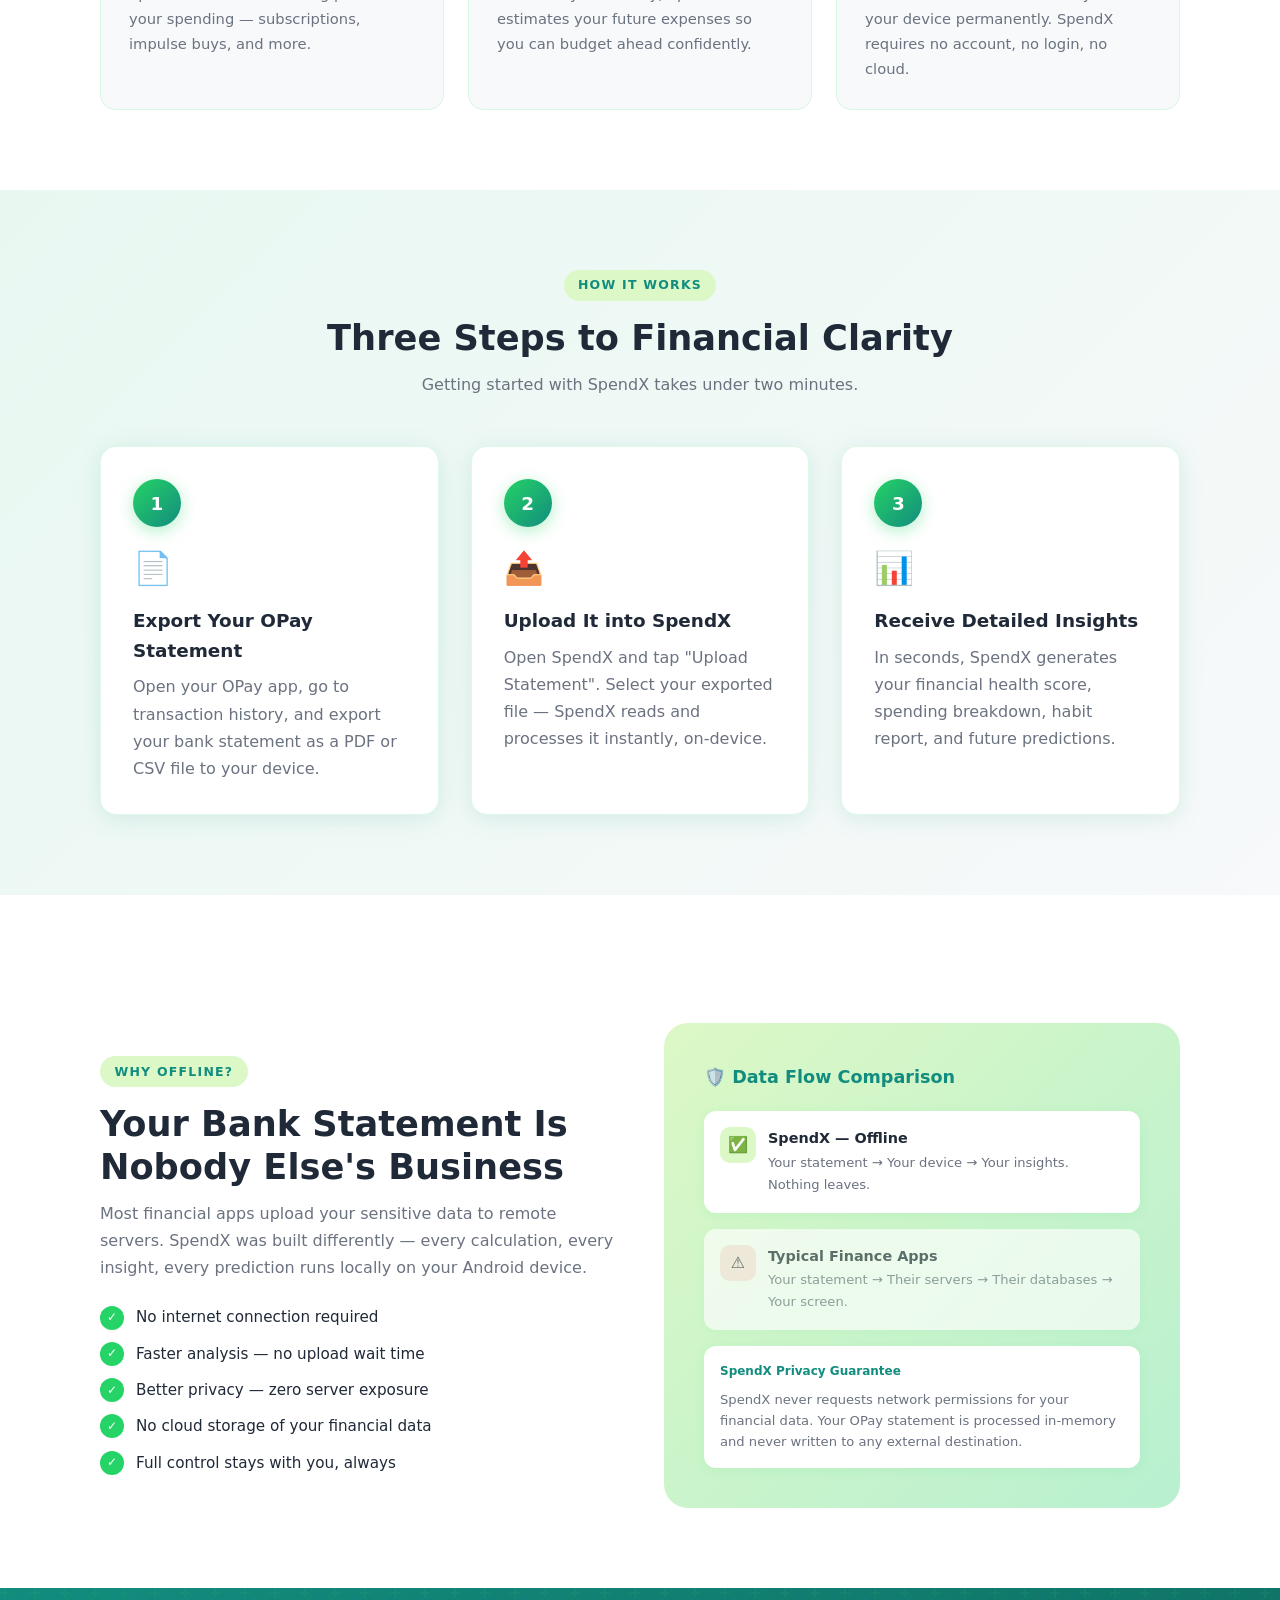
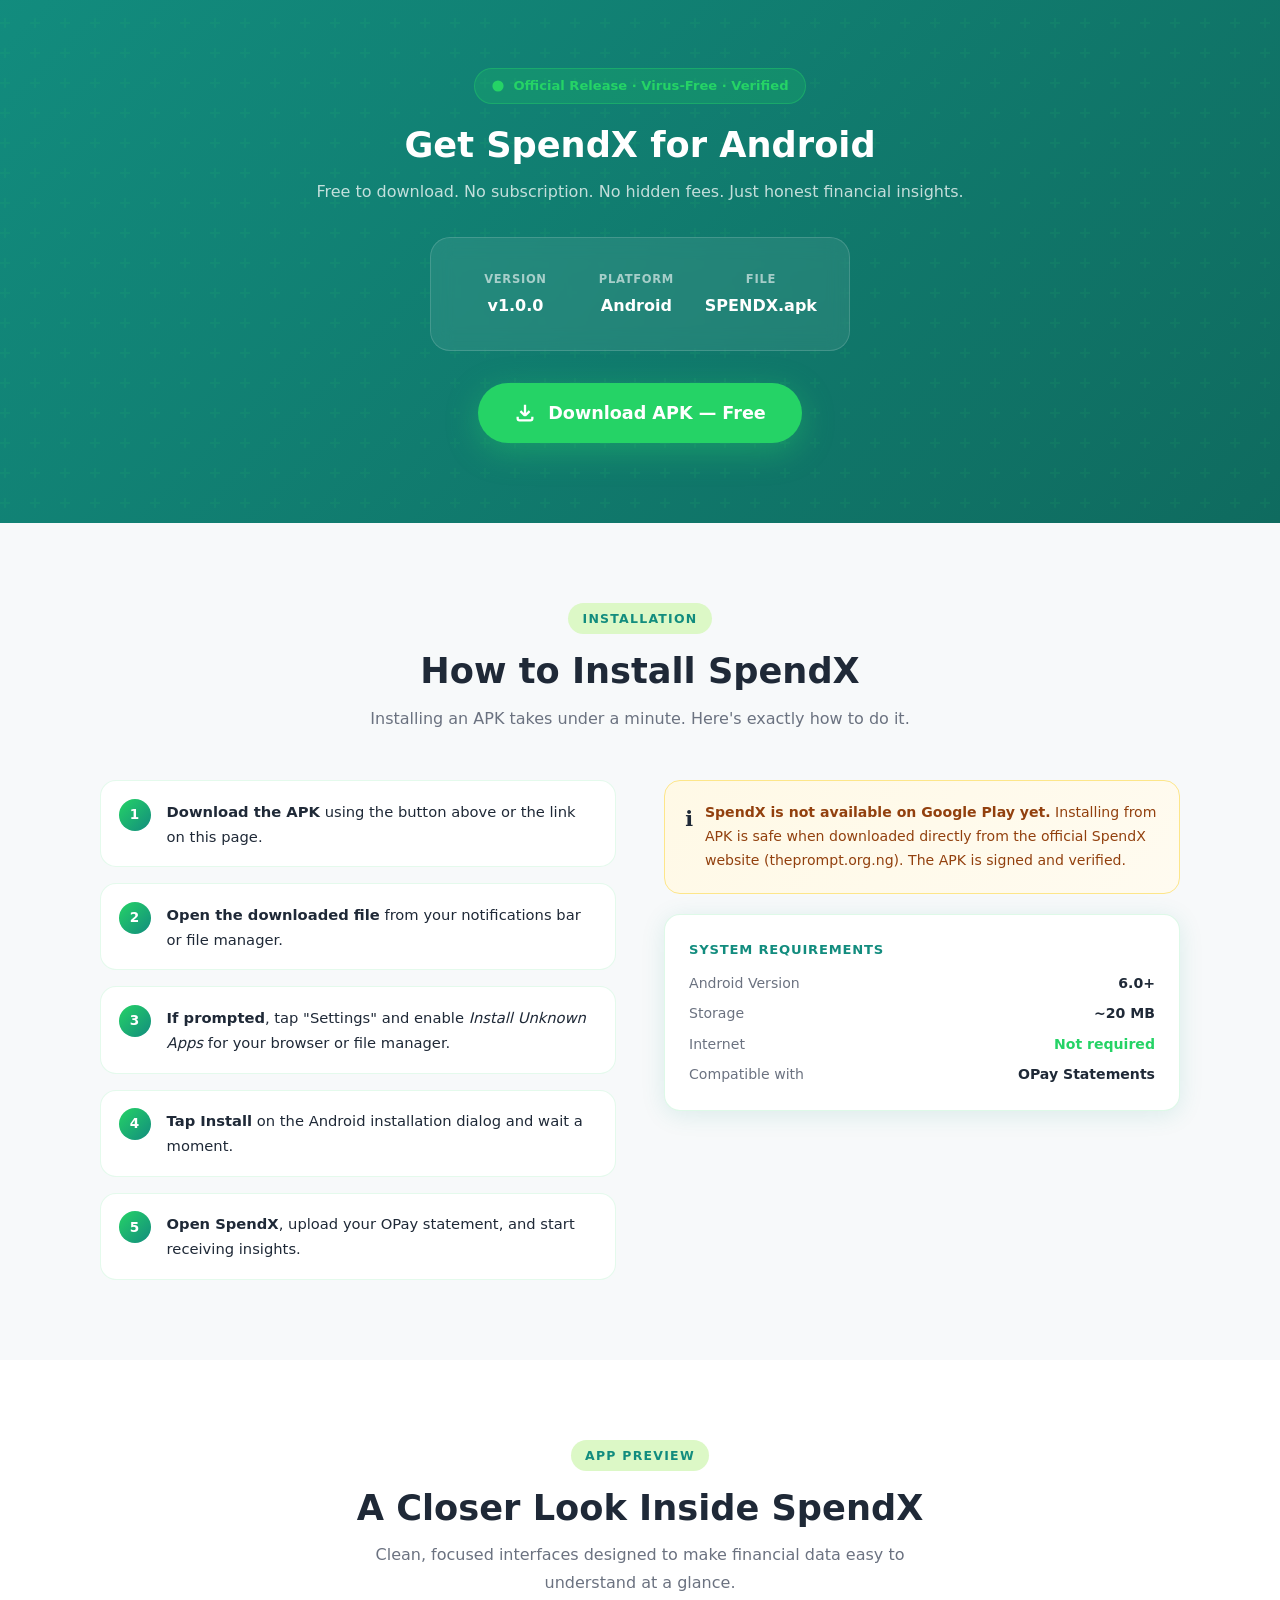
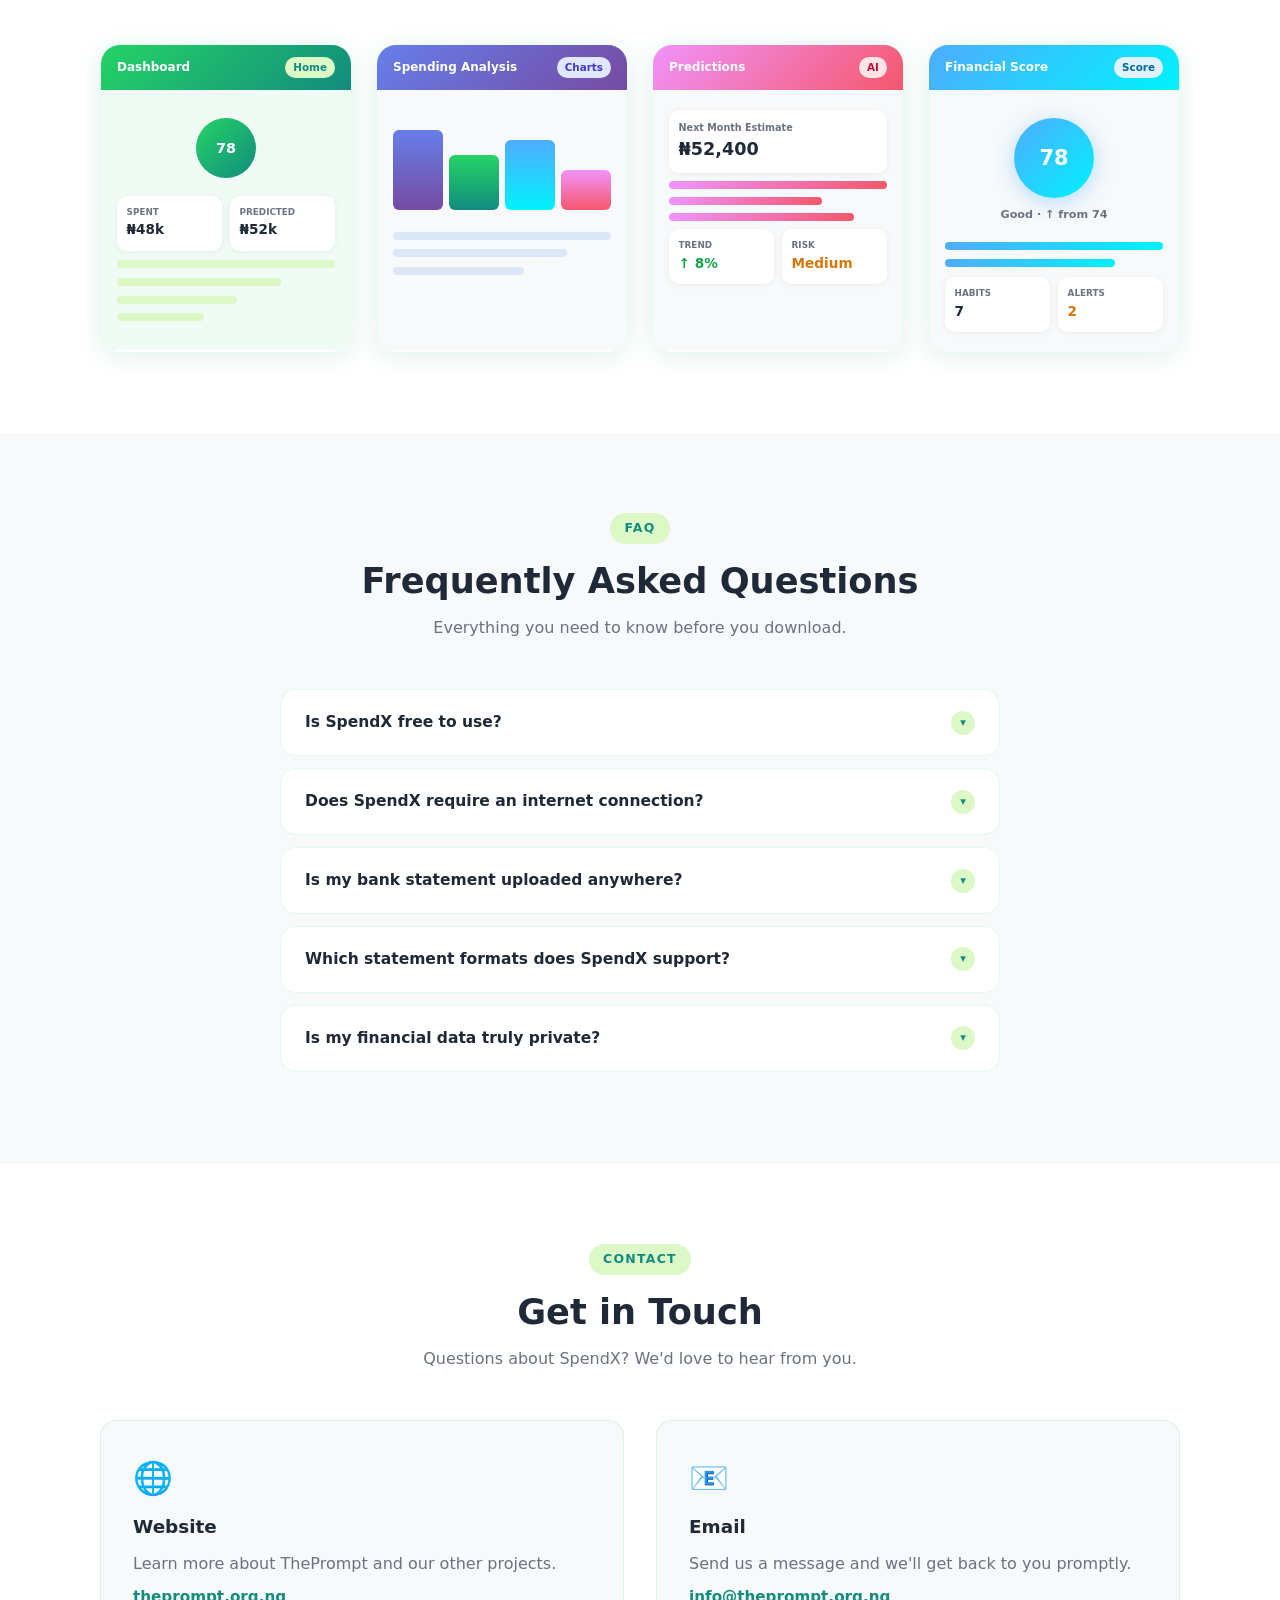
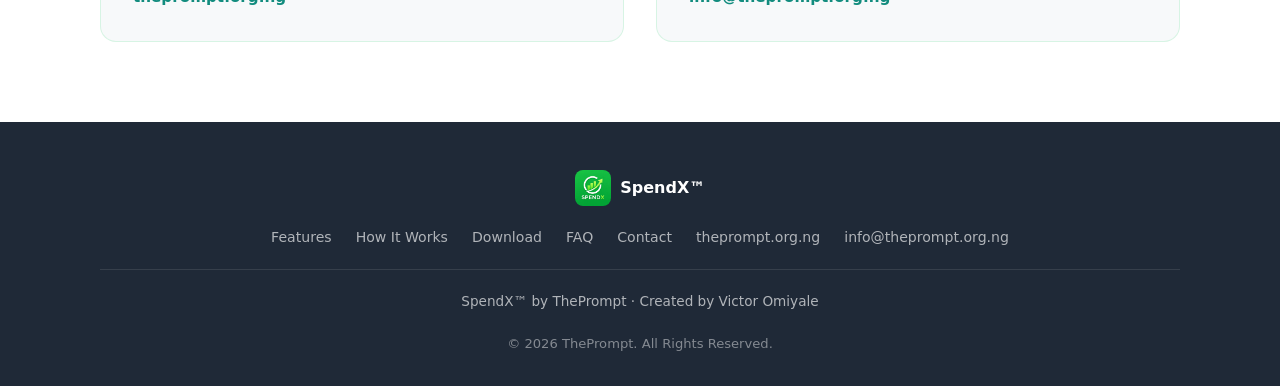
==== commit 6ac1b4b9: "Update index.html" ====
--- a/index.html
+++ b/index.html
@@ -558,7 +558,7 @@
 <body>
 
 <!-- ░░ FLOATING DOWNLOAD (MOBILE) ░░ -->
-<a class="fab" href="https://github.com/USERNAME/spendx/releases/latest/download/SpendX.apk" download>
+<a class="fab" href="https://github.com/Papalvic/SpendX/releases/latest/download/SPENDX.apk" download>
   <svg xmlns="http://www.w3.org/2000/svg" width="18" height="18" fill="none" viewBox="0 0 24 24" stroke="currentColor" stroke-width="2.5"><path d="M4 16v2a2 2 0 002 2h12a2 2 0 002-2v-2M7 10l5 5m0 0l5-5m-5 5V3"/></svg>
   Download APK
 </a>
@@ -577,7 +577,7 @@
       <li><a href="#faq">FAQ</a></li>
       <li><a href="#contact">Contact</a></li>
     </ul>
-    <a href="https://github.com/USERNAME/spendx/releases/latest/download/SpendX.apk" class="btn btn-primary nav-cta" download>Download APK</a>
+    <a href="https://github.com/Papalvic/SpendX/releases/latest/download/SPENDX.apk" class="btn btn-primary nav-cta" download>Download APK</a>
     <button class="hamburger" id="hamburger" aria-label="Open menu">
       <span></span><span></span><span></span>
     </button>
@@ -588,7 +588,7 @@
     <a href="#download" class="mobile-link">Download</a>
     <a href="#faq" class="mobile-link">FAQ</a>
     <a href="#contact" class="mobile-link">Contact</a>
-    <a href="https://github.com/USERNAME/spendx/releases/latest/download/SpendX.apk" class="btn btn-primary" download>Download APK</a>
+    <a href="https://github.com/Papalvic/SpendX/releases/latest/download/SPENDX.apk" class="btn btn-primary" download>Download APK</a>
   </div>
 </nav>
 
@@ -601,7 +601,7 @@
         <h1>Understand Your <span class="highlight">Spending.</span><br>Predict Your Financial Habits.</h1>
         <p>SpendX analyzes your OPay bank statements offline and provides spending insights, financial health scores, habit detection, and future spending predictions.</p>
         <div class="hero-buttons">
-          <a href="https://github.com/USERNAME/spendx/releases/latest/download/SpendX.apk" class="btn btn-primary" download>
+          <a href="https://github.com/Papalvic/SpendX/releases/latest/download/SPENDX.apk" class="btn btn-primary" download>
             <svg xmlns="http://www.w3.org/2000/svg" width="18" height="18" fill="none" viewBox="0 0 24 24" stroke="currentColor" stroke-width="2.5"><path d="M4 16v2a2 2 0 002 2h12a2 2 0 002-2v-2M7 10l5 5m0 0l5-5m-5 5V3"/></svg>
             Download APK
           </a>
@@ -799,9 +799,9 @@
       <div class="download-card reveal">
         <div class="dl-stat"><div class="dl-stat-label">Version</div><div class="dl-stat-value">v1.0.0</div></div>
         <div class="dl-stat"><div class="dl-stat-label">Platform</div><div class="dl-stat-value">Android</div></div>
-        <div class="dl-stat"><div class="dl-stat-label">File</div><div class="dl-stat-value">SpendX.apk</div></div>
-      </div>
-      <a href="https://github.com/USERNAME/spendx/releases/latest/download/SpendX.apk" class="download-btn reveal" download>
+        <div class="dl-stat"><div class="dl-stat-label">File</div><div class="dl-stat-value">SPENDX.apk</div></div>
+      </div>
+      <a href="https://github.com/Papalvic/SpendX/releases/latest/download/SPENDX.apk" class="download-btn reveal" download>
         <svg xmlns="http://www.w3.org/2000/svg" fill="none" viewBox="0 0 24 24" stroke="currentColor" stroke-width="2.5"><path d="M4 16v2a2 2 0 002 2h12a2 2 0 002-2v-2M7 10l5 5m0 0l5-5m-5 5V3"/></svg>
         Download APK — Free
       </a>
